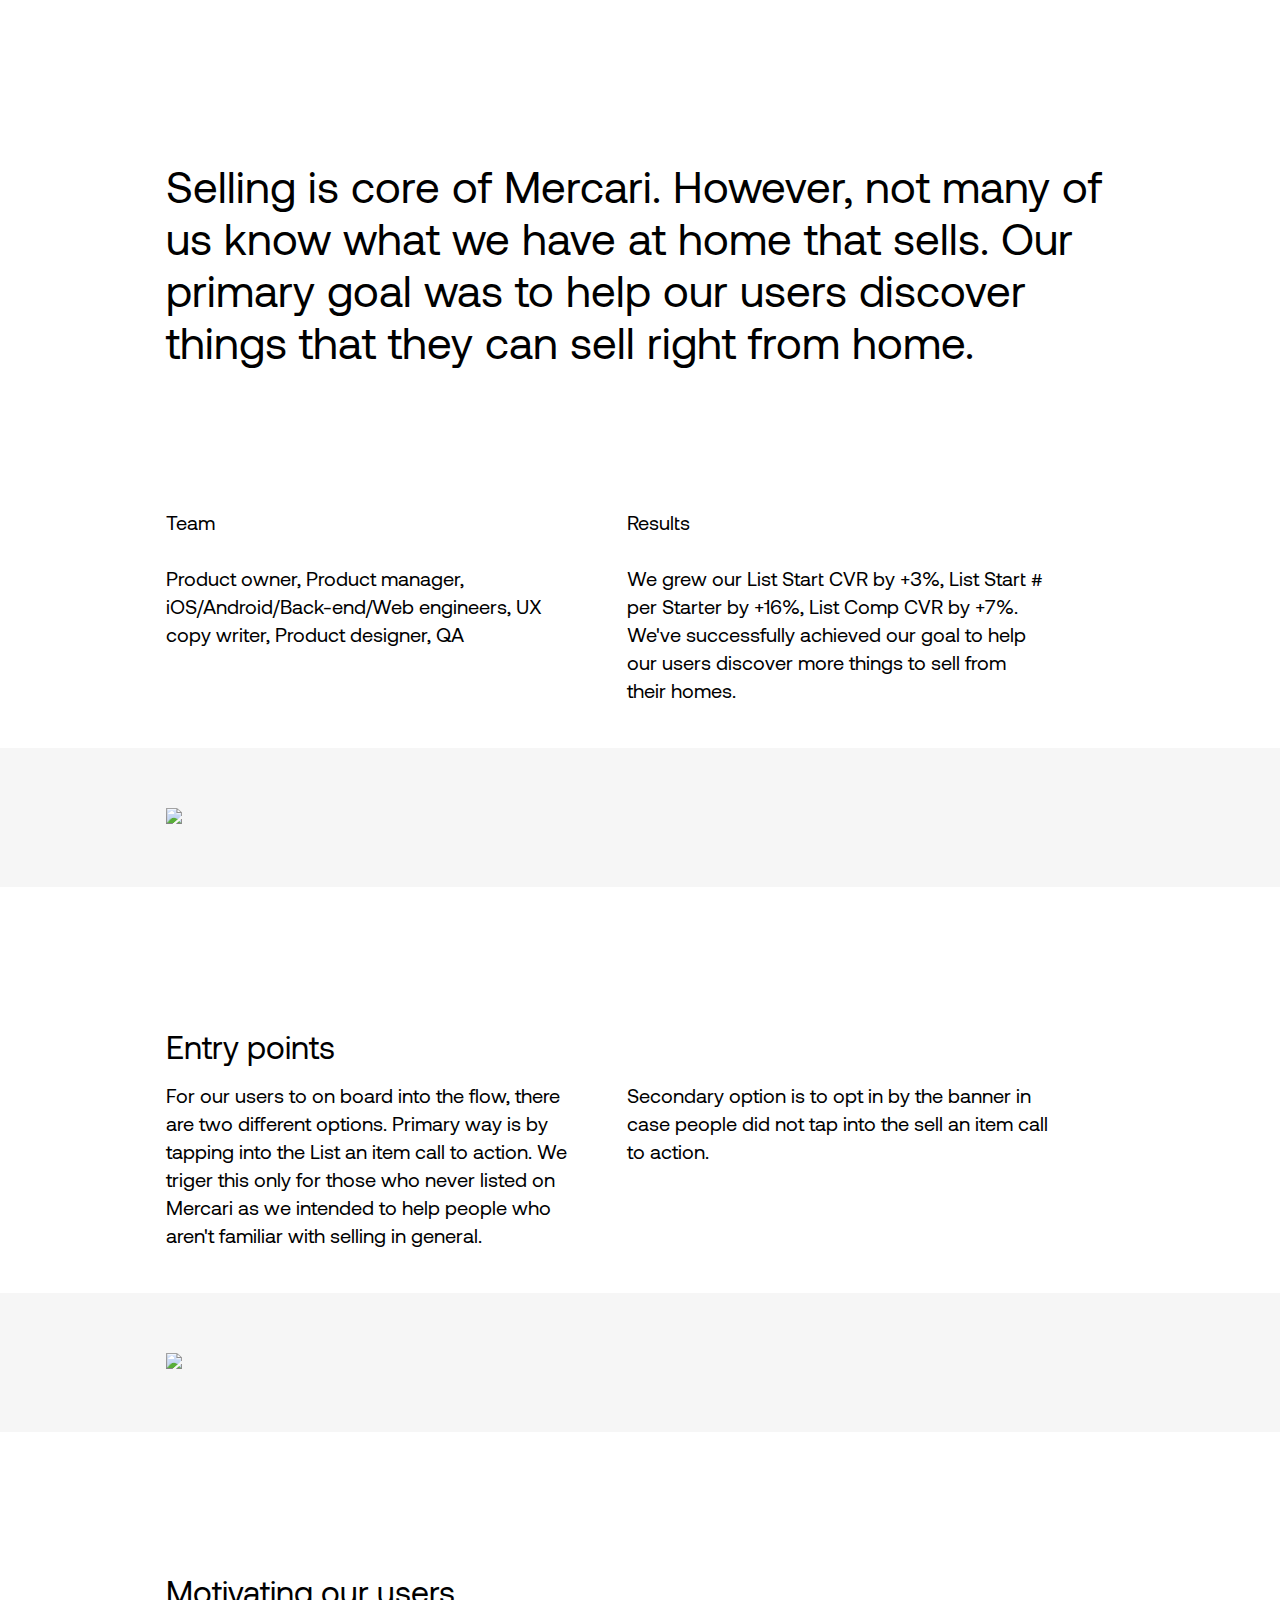
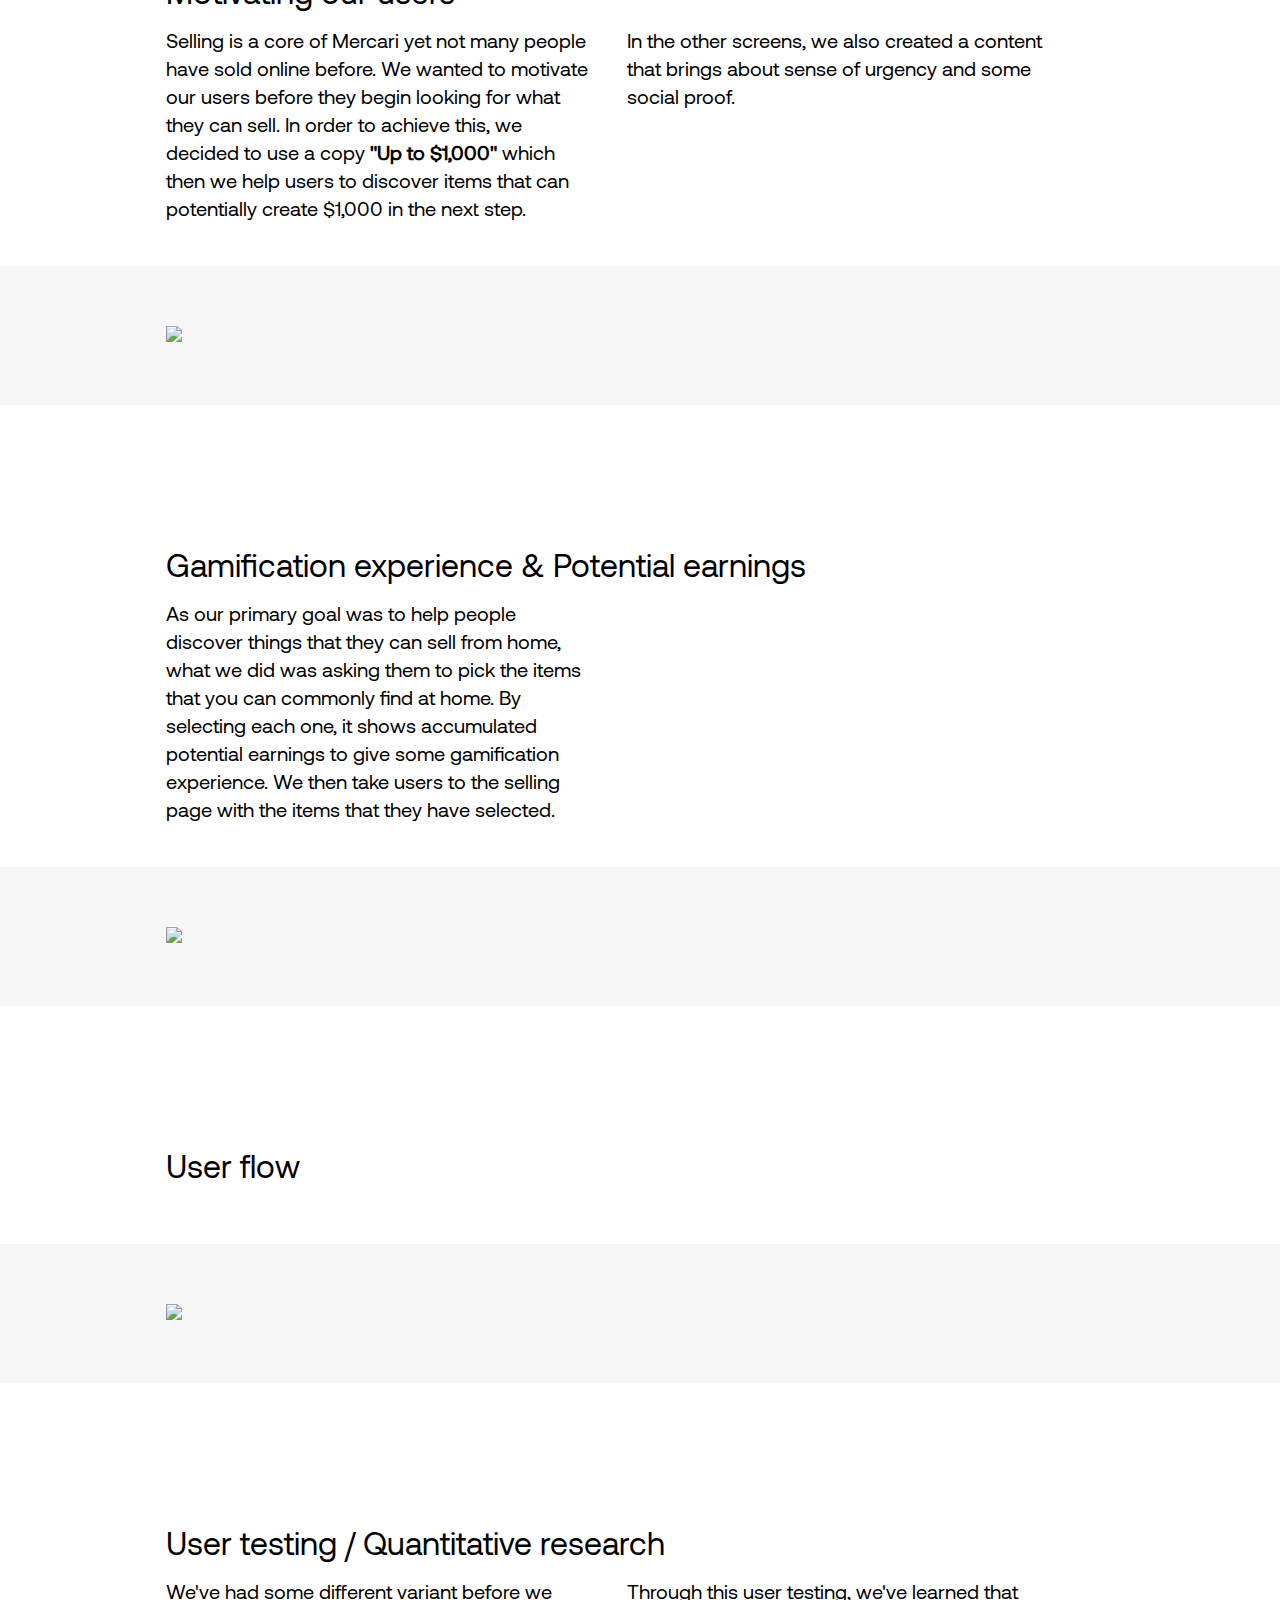
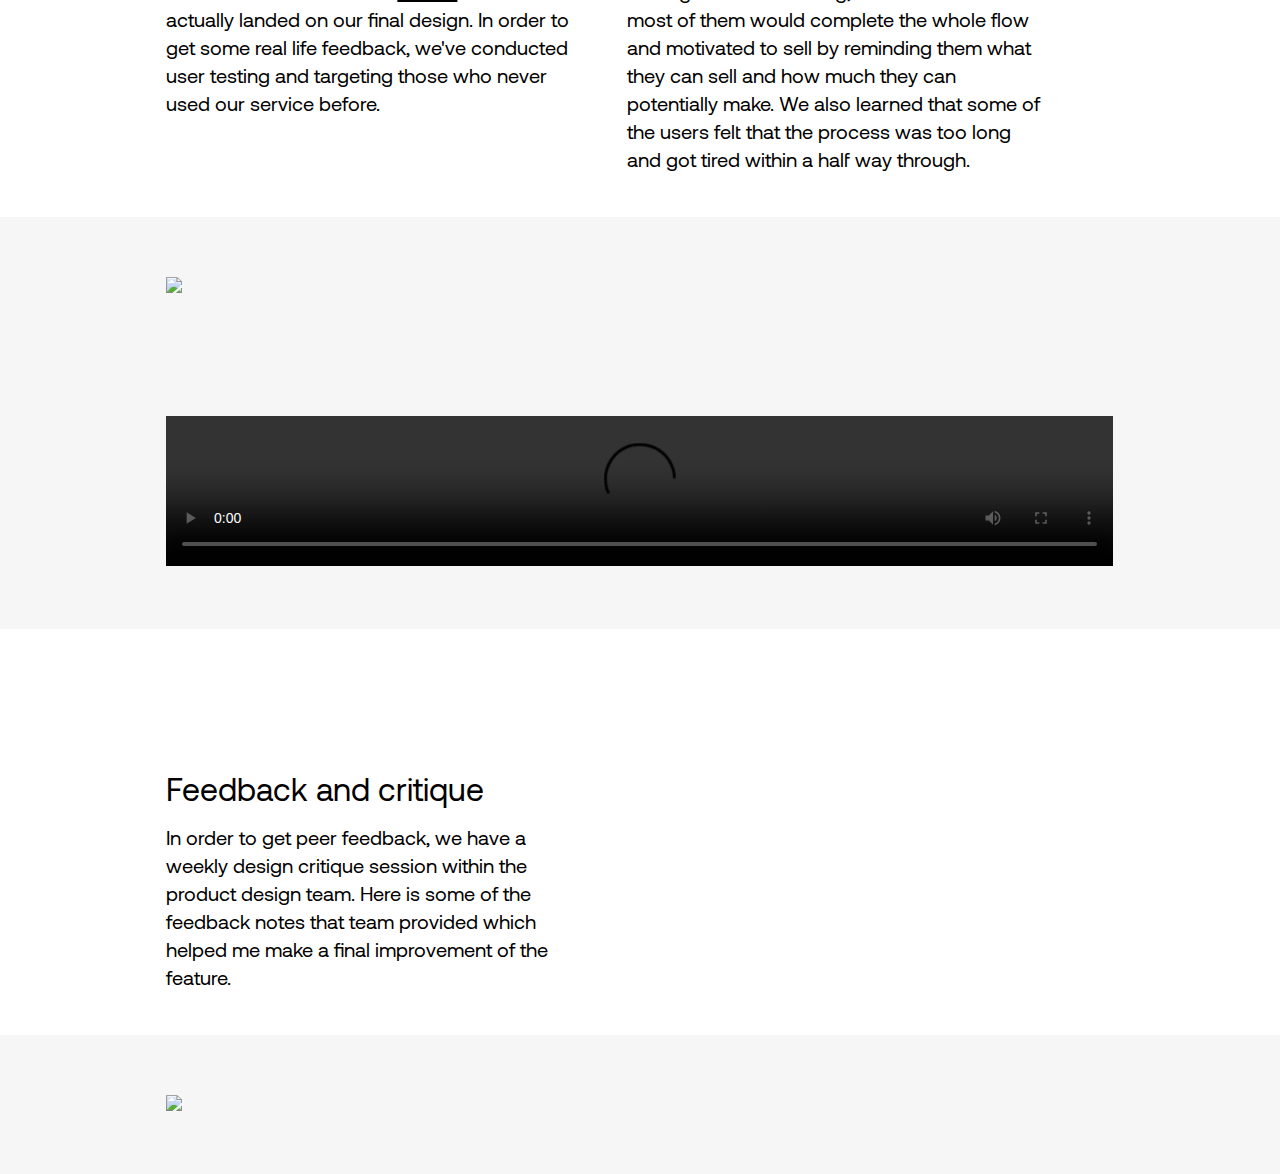
==== nlo.html @ 02af9ce9 "Add files via upload" ====
<!doctype html>
<html>
<head>
  <meta charset="UTF-8">
  <meta name="viewport" content="width=device-width,initial-scale=1,user-scalable=no">
  <title>H.</title>
  <link rel="shortcut icon" type="image/x-icon" href="img/favicon.ico">
  <link rel="stylesheet" type="text/css" href="base.css" />
</head>

<body>

<div class="container">

  <content>
    <div class="nlo">
      <div class="title">
        <p>Selling is core of Mercari. However, not many of us know what we have at home that sells. Our primary goal was to help our users discover things that they can sell right from home.</p>
      </div>
      <div class="sub_info">
        <div class="left">
          Team<br><br>Product owner, Product manager, iOS/Android/Back-end/Web engineers, UX copy writer, Product designer, QA
        </div>
        <div class="right">
          Results<br><br>We grew our List Start CVR by +3%, List Start # per Starter by +16%, List Comp CVR by +7%. We've successfully achieved our goal to help our users discover more things to sell from their homes.
        </div>
      </div>
      <div class="nlo_img01">
        <div class="img_in">
          <img src="img/nlo/nlo_pj_cover.png">
        </div>
      </div>

      <div class="sub_info">
        <div class="title_sml">
          <p>Entry points</p>
        </div>
        <div class="left">
          For our users to on board into the flow, there are two different options. Primary way is by tapping into the List an item call to action. We triger this only for those who never listed on Mercari as we intended to help people who aren't familiar with selling in general.
        </div>
        <div class="right">
          Secondary option is to opt in by the banner in case people did not tap into the sell an item call to action.
        </div>
      </div>
      <div class="nlo_img01">
        <div class="img_in">
          <img src="img/nlo/nlo_pj_01.png">
        </div>
      </div>

      <div class="sub_info">
        <div class="title_sml">
          <p>Motivating our users</p>
        </div>
        <div class="left">
          Selling is a core of Mercari yet not many people have sold online before. We wanted to motivate our users before they begin looking for what they can sell. In order to achieve this, we decided to use a copy <b>"Up to $1,000"</b> which then we help users to discover items that can potentially create $1,000 in the next step.
        </div>
        <div class="right">
          In the other screens, we also created a content that brings about sense of urgency and some social proof.
        </div>
      </div>
      <div class="nlo_img01">
        <div class="img_in">
          <img src="img/nlo/nlo_pj_02.png">
        </div>
      </div>

      <div class="sub_info">
        <div class="title_sml">
          <p>Gamification experience & Potential earnings</p>
        </div>
        <div class="left">
          As our primary goal was to help people discover things that they can sell from home, what we did was asking them to pick the items that you can commonly find at home. By selecting each one, it shows accumulated potential earnings to give some gamification experience. We then take users to the selling page with the items that they have selected.
        </div>
        <div class="right">
        </div>
      </div>
      <div class="nlo_img01">
        <div class="img_in">
          <img src="img/nlo/nlo_pj_03.png">
        </div>
      </div>

      <div class="sub_info">
        <div class="title_sml">
          <p>User flow</p>
        </div>
        <div class="left">
        </div>
        <div class="right">
        </div>
      </div>
      <div class="nlo_img01">
        <div class="img_in">
          <img src="img/nlo/nlo_pj_04.png">
        </div>
      </div>

      <div class="sub_info">
        <div class="title_sml">
          <p>User testing / Quantitative research</p>
        </div>
        <div class="left">
          We've had some different <a href="https://www.figma.com/file/dsU3cqM5WyZ05lerL4LMGf/All?node-id=0%3A1" target="_blank">variant</a> before we actually landed on our final design. In order to get some real life feedback, we've conducted user testing and targeting those who never used our service before.
        </div>
        <div class="right">
          Through this user testing, we've learned that most of them would complete the whole flow and motivated to sell by reminding them what they can sell and how much they can potentially make. We also learned that some of the users felt that the process was too long and got tired within a half way through.
        </div>
      </div>
      <div class="nlo_img01">
        <div class="img_in">
          <img src="img/nlo/nlo_pj_05.png">
        </div>
      </div>

      <div class="nlo_img01">
        <div class="img_in">
          <video controls><source src="img/pj_nlo06.mp4" type="video/mp4"></video>
        </div>
      </div>

      <div class="sub_info">
        <div class="title_sml">
          <p>Feedback and critique</p>
        </div>
        <div class="left">
          In order to get peer feedback, we have a weekly design critique session within the product design team. Here is some of the feedback notes that team provided which helped me make a final improvement of the feature.
        </div>
        <div class="right">
        </div>
      </div>
      <div class="nlo_img01">
        <div class="img_in">
          <img src="img/nlo/nlo_pj_07.png">
        </div>
      </div>
    </div>

    <footer>
    </footer>
  </content>

</div>

</body>
---- base.css ----
/*GENERAL*/
body,html{
	margin: 0;
	font-family: 'Aeonik-Regular';
	overflow-x: hidden
}
*{
	margin:0;
	padding:0;
}
li{
	list-style: none;
	padding-bottom: 8px;
}

a {
	color: black;
}
a:hover {
	color: gray;
}

/*FONT*/
@font-face {
	font-family: Aeonik-Regular;
	src: url(font/Aeonik-Regular.ttf);
}

.container {
	width: 100%;
}



/*HEADER*/
.intro {
	width: 100%;
	max-width: 1800px;
	margin: 0 auto;
	padding-top: 160px;
	padding-bottom: 120px;
}
.intro p {
	font-size: 66px;
	line-height: 72px;
	letter-spacing: 0px;
	padding-left: 13%;
	padding-right: 280px;
}



/*pj01*/
.pj01 {
	width: 100%;
	max-width: 1800px;
	margin: 0 auto;
	padding-top: 120px;
	padding-bottom: 120px;
	display: flex;
	align-items:center;
}

.img_pj01 {
	width: 100%;
	display: inline-block;
	padding-right: 4%;
	text-align: right;
}

.img_pj01 video {
	width: 90%;
}

.img_pj01 img {
	width: 74%;
}

.description_pj01 {
	width: 50%;
	padding-left: 13%;
	display: inline-block;
}

.description_pj01 p {
	font-size: 20px;
	line-height: 30px;
	-webkit-font-smoothing: antialiased;
}

.description_pj01 h1 {
	font-weight: normal;
	font-size: 46px;
	letter-spacing: 0.5px;
	padding-bottom: 10px;
	-webkit-font-smoothing: antialiased;
}

.cta {
	background-color: #000000;
	border: none;
	color: #ffffff;
	border-radius: 2px;
	padding: 14px 20px;
	text-align: center;
	text-decoration: none;
	display: inline-block;
	font-size: 16px;
	margin-top: 32px;
	-webkit-font-smoothing: antialiased;
}

.visible_pj01 {
  display: none;
  }




/*pj02*/
.pj02 {
	width: 100%;
	max-width: 1800px;
	margin: 0 auto;
	padding-top: 120px;
	padding-bottom: 160px;
	display: flex;
	align-items:center;
}

.img_pj02 {
	width: 100%;
	display: inline-block;
	padding-left: 4%;
	text-align: left;
}

.img_pj02 img{
	width: 36%;
}

.img_pj02 video {
	width: 36%;
	padding-left: 2%;
}

.description_pj02 {
	width: 50%;
	padding-right: 13%;
	display: inline-block;
}

.description_pj02 p {
	font-size: 20px;
    	line-height: 30px;
	-webkit-font-smoothing: antialiased;
}

.description_pj02 h1 {
	font-weight: normal;
	font-size: 46px;
	letter-spacing: 0.5px;
	padding-bottom: 10px;
	-webkit-font-smoothing: antialiased;
}


.img_pj01_single {
	width: 100%;
	display: inline-block;
	text-align: right;
}
.img_pj01_single video {
	width: 40%;
	display: inline-block;
	padding-right: 32%;
	text-align: right;
}


.img_pj03 {
	width: 100%;
	display: inline-block;
	padding-left: 4%;
	text-align: left;
}

.img_pj03 img {
	width: 90%;
}



.contact_info {
	width: 100%;
	margin: 0 auto;
	padding-top: 160px;
	padding-bottom: 120px;
}
.contact_info li {
	-webkit-font-smoothing: antialiased;
	font-size: 36px;
	line-height: 72px;
	letter-spacing: 0px;
	padding-left: 13%;
	padding-right: 280px;
}


/*nlo*/
.title {
	width: 100%;
	max-width: 1800px;
	margin: 0 auto;
	padding-top: 160px;
}
.title p {
	font-size: 44px;
	line-height: 52px;
	padding-left: 13%;
	padding-right: 13%;
	-webkit-font-smoothing: antialiased;
}
.title_sml {
	width: 100%;
	max-width: 1800px;
	margin: 0 auto;
	padding-bottom: 16px;
}
.title_sml p {
	font-size: 32px;
	line-height: 38px;
	padding-left: 13%;
	padding-right: 13%;
	-webkit-font-smoothing: antialiased;
}

.sub_info {
    width: 100%;
    height: 100%;
    max-width: 1800px;
    margin: 0 auto;
    padding-bottom: 44px;
    padding-top: 140px;
    font-size: 20px;
    line-height: 28px;
    overflow:auto;
}
.left {
    width: 33%;
    padding-left: 13%;
    padding-right: 3%;
    display: inline-block;
    -webkit-font-smoothing: antialiased;
    float:left;
}
.right {
    width: 33%;
    padding-right: 13%;
    display: inline-block;
    -webkit-font-smoothing: antialiased;
    float:left;
}

.nlo_img01{
    width: 100%;
    max-width: 1800px;
    margin: 0 auto;
    background-color: #F6F6F6;
    padding: 60px 0 60px 0;
}
.img_in{
    padding-left: 13%;
    padding-right: 13%;
}
.nlo_img01 img{
    width: 100%;
}
.nlo_img01 video{
    width: 100%;
}



@media only screen and (max-width: 600px) {

}
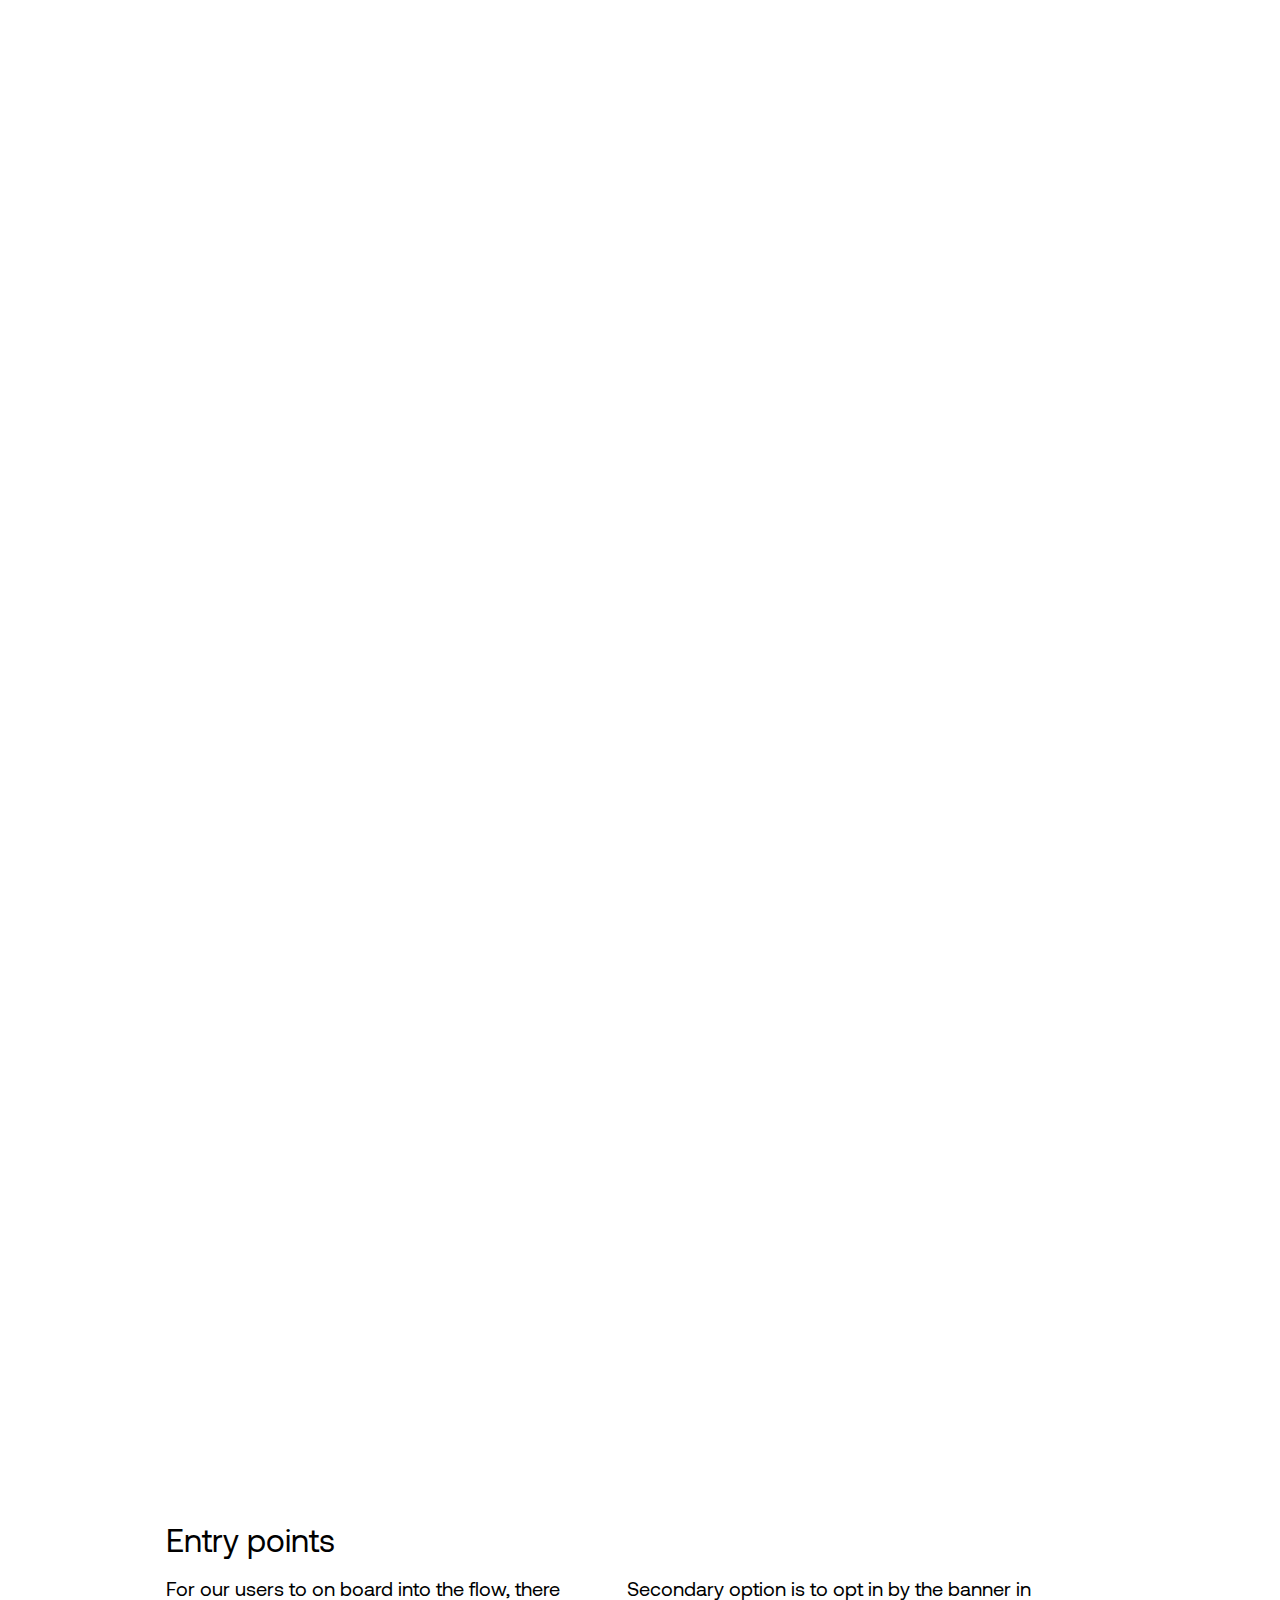
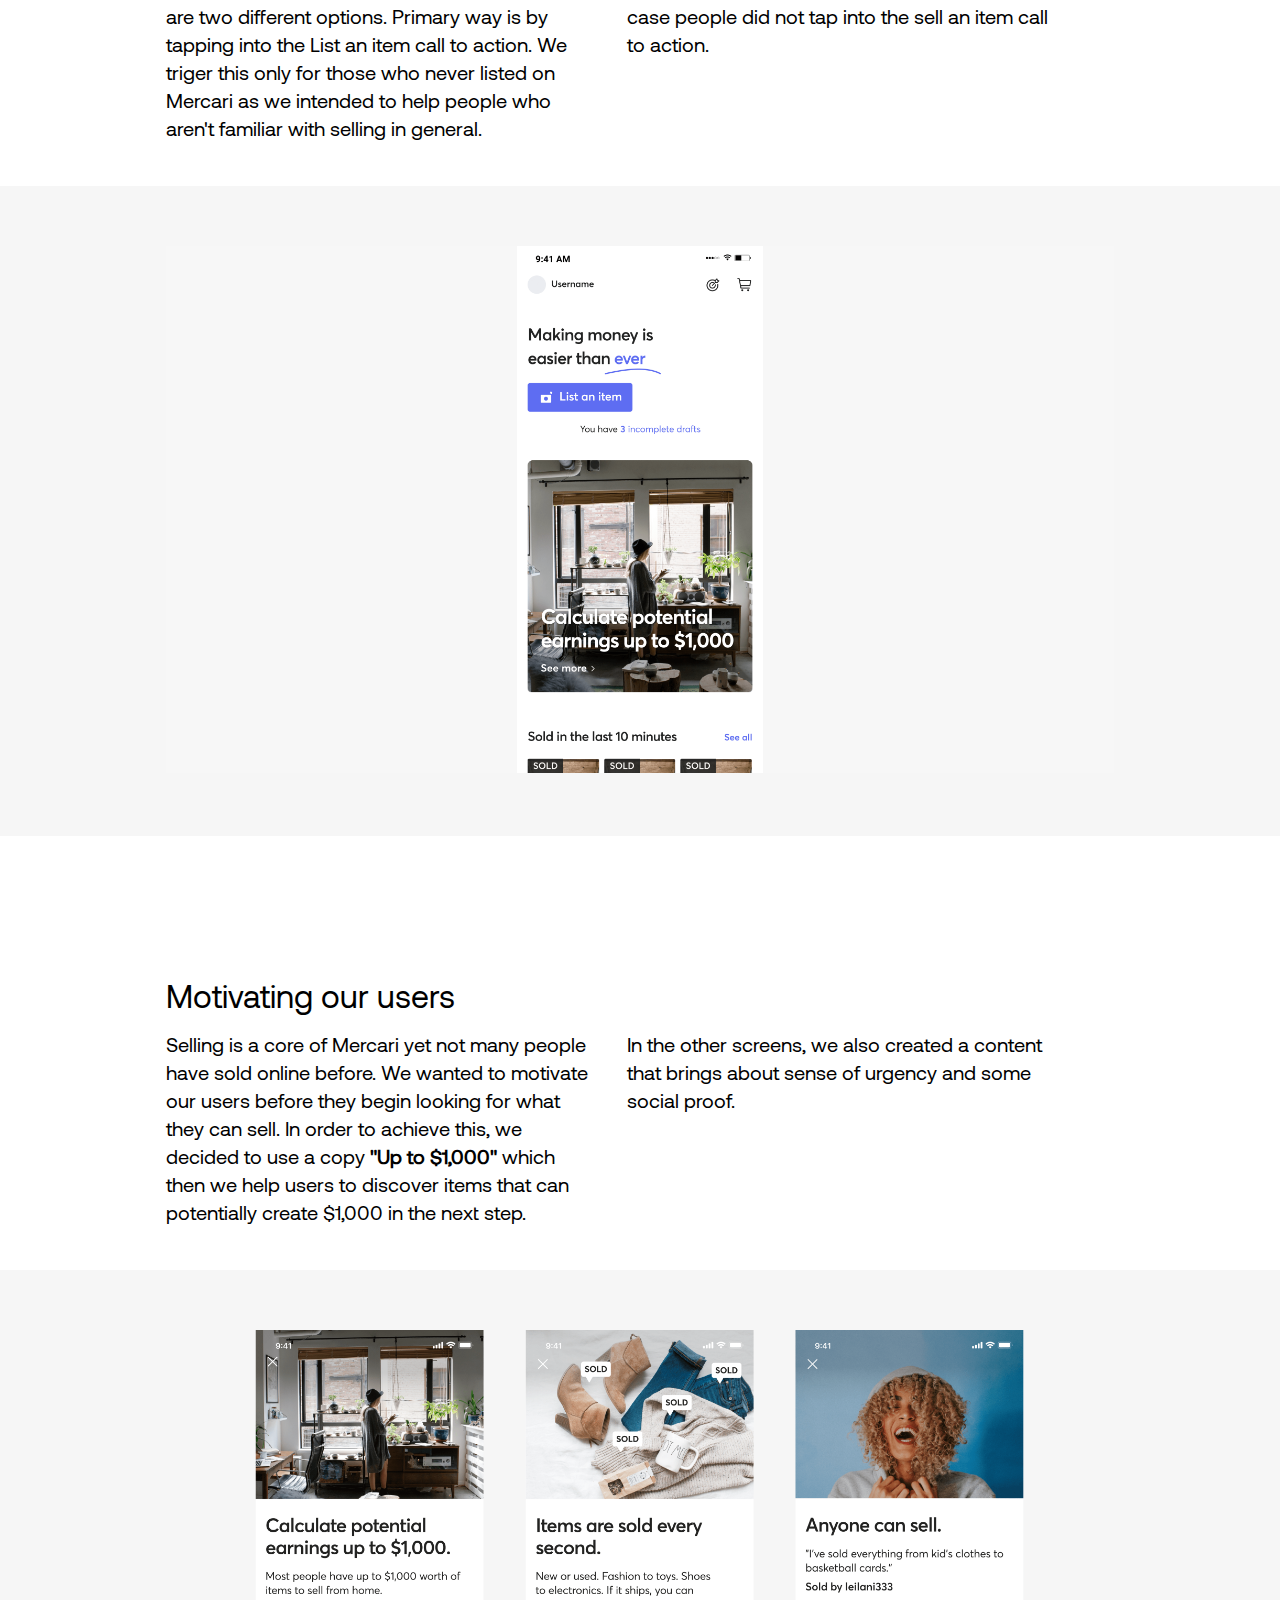
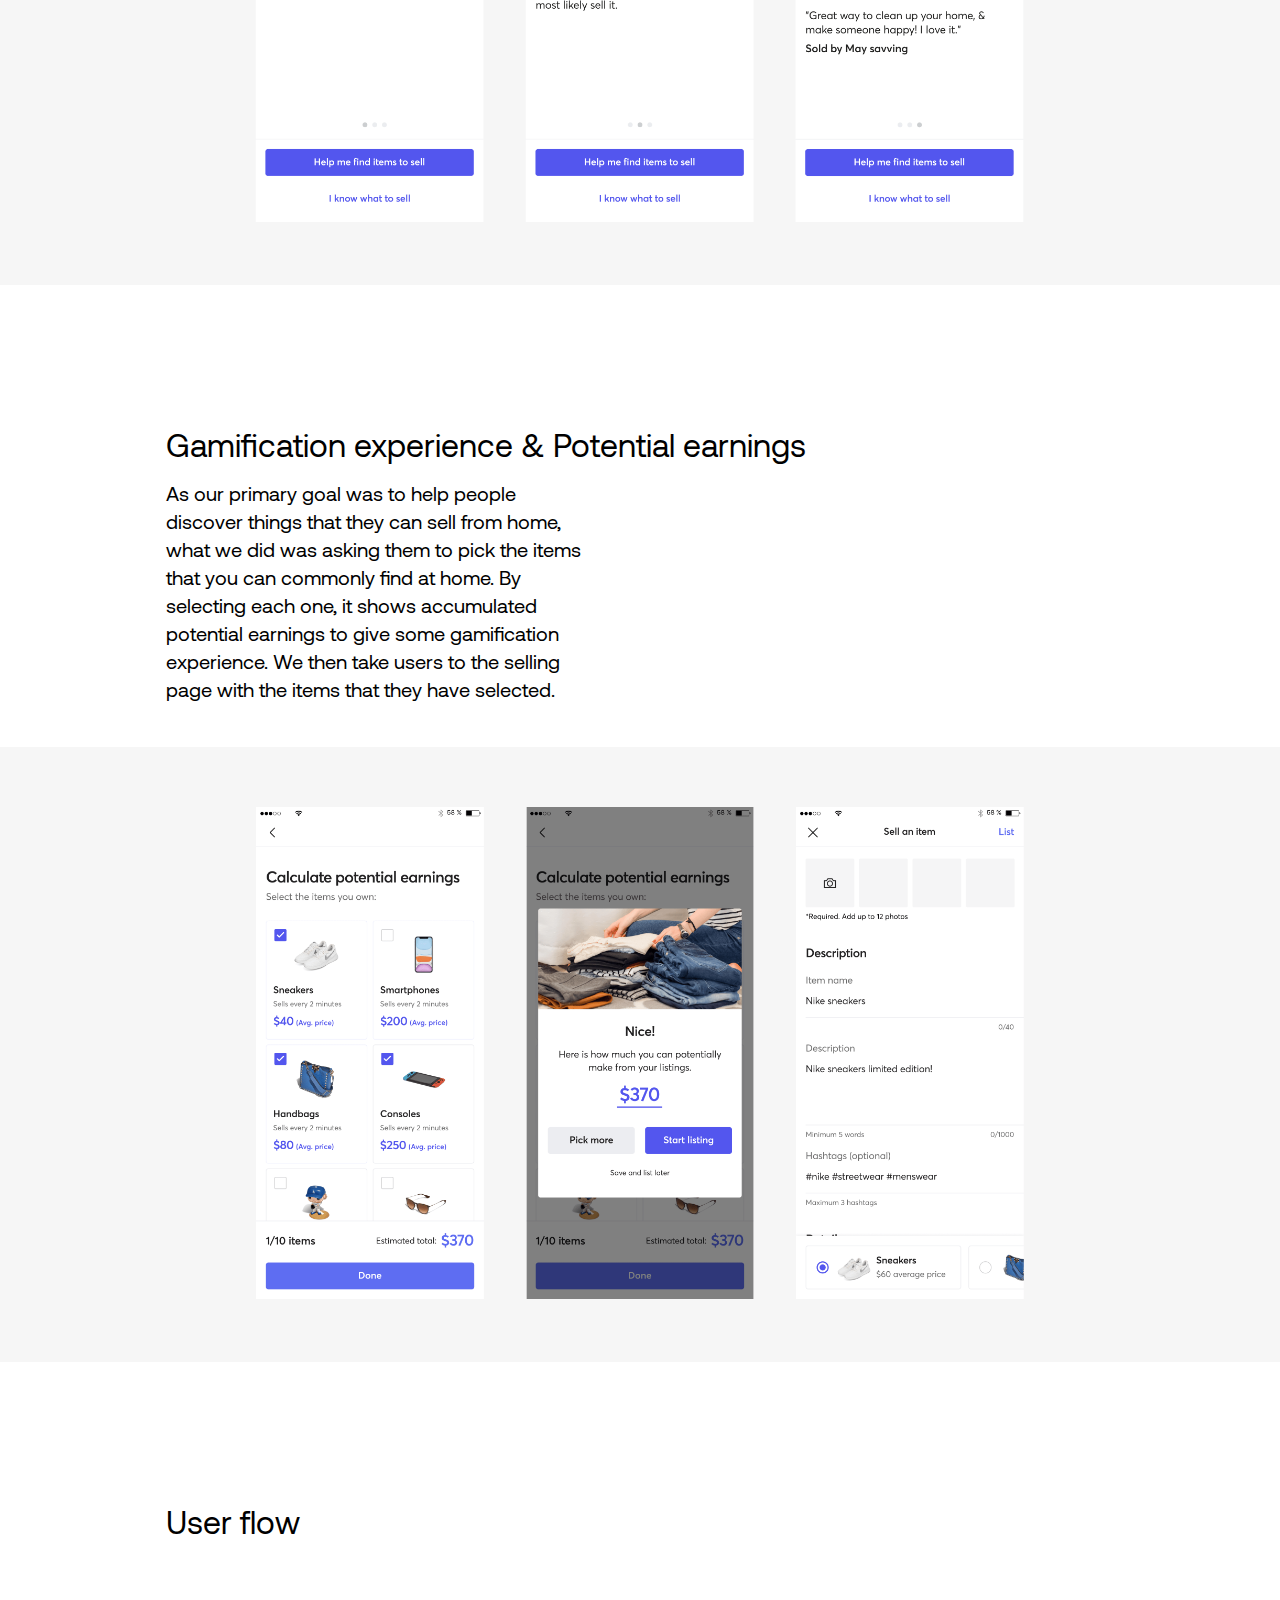
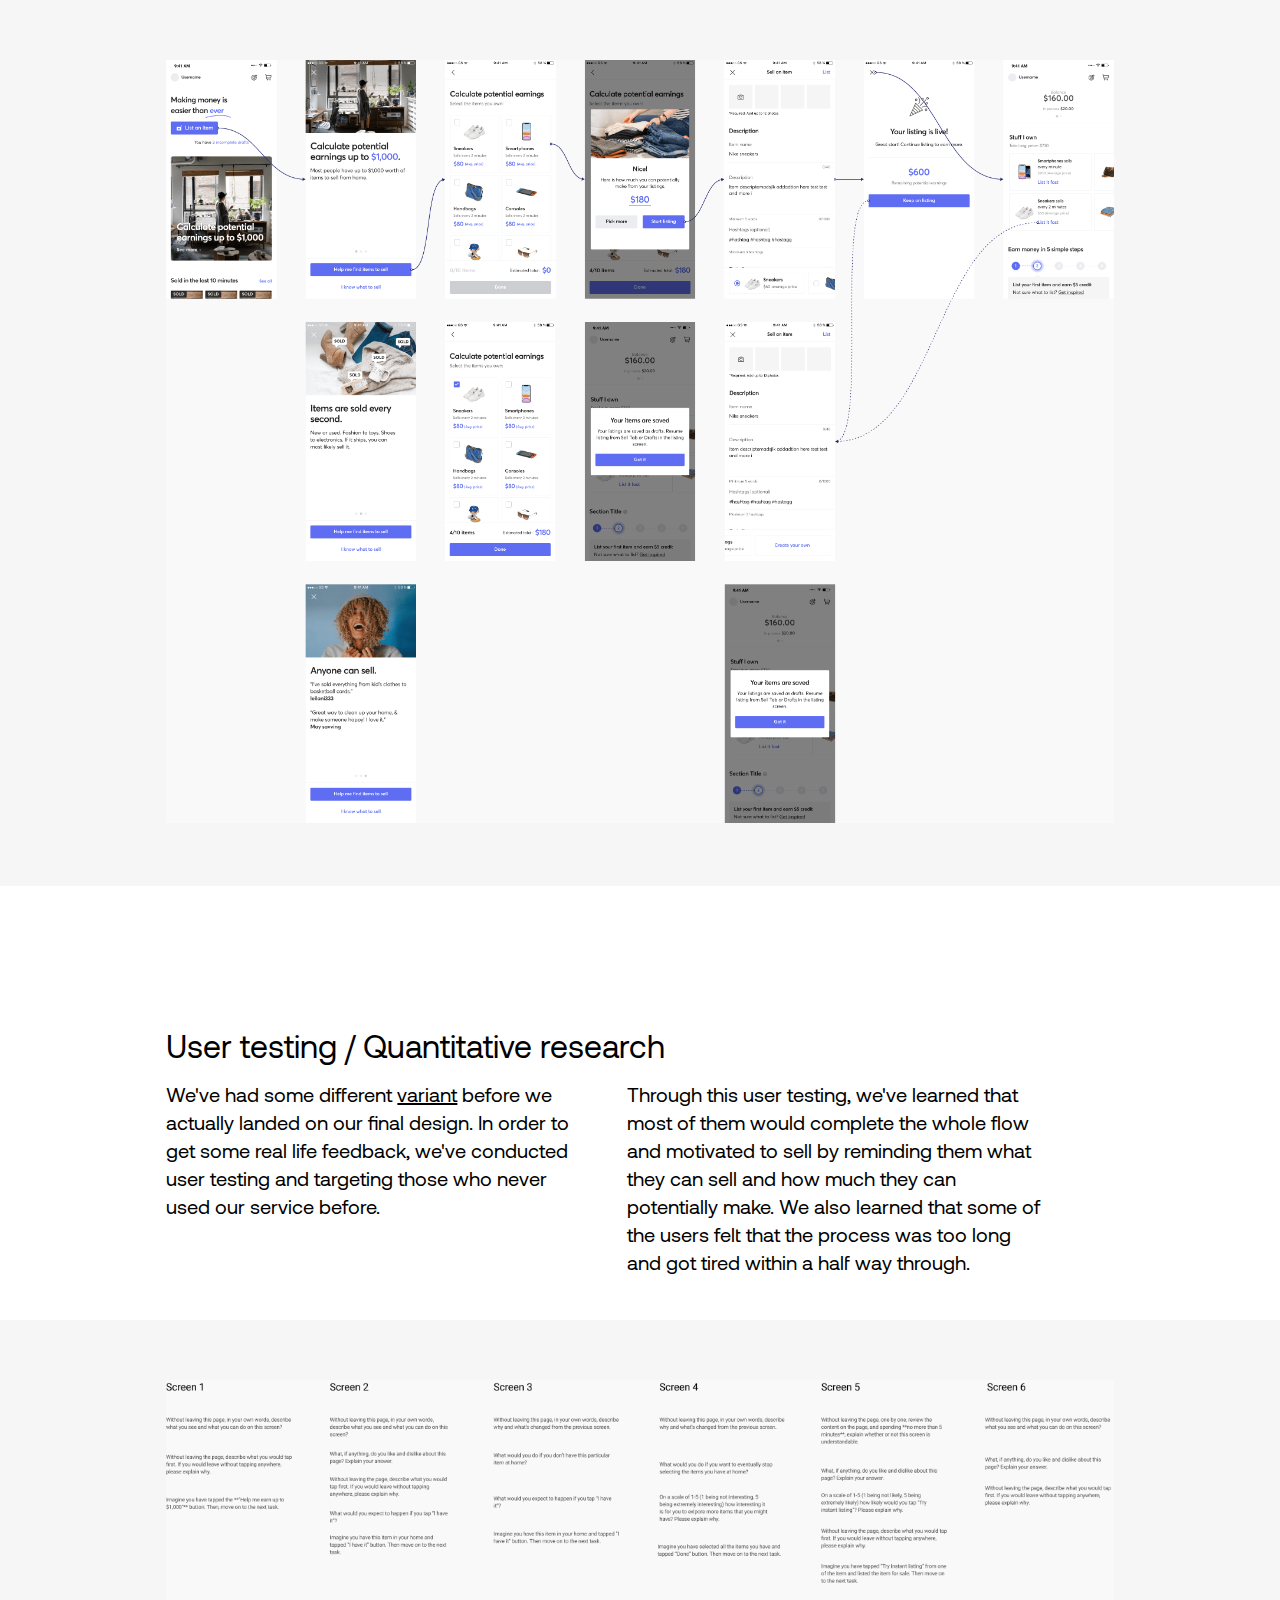
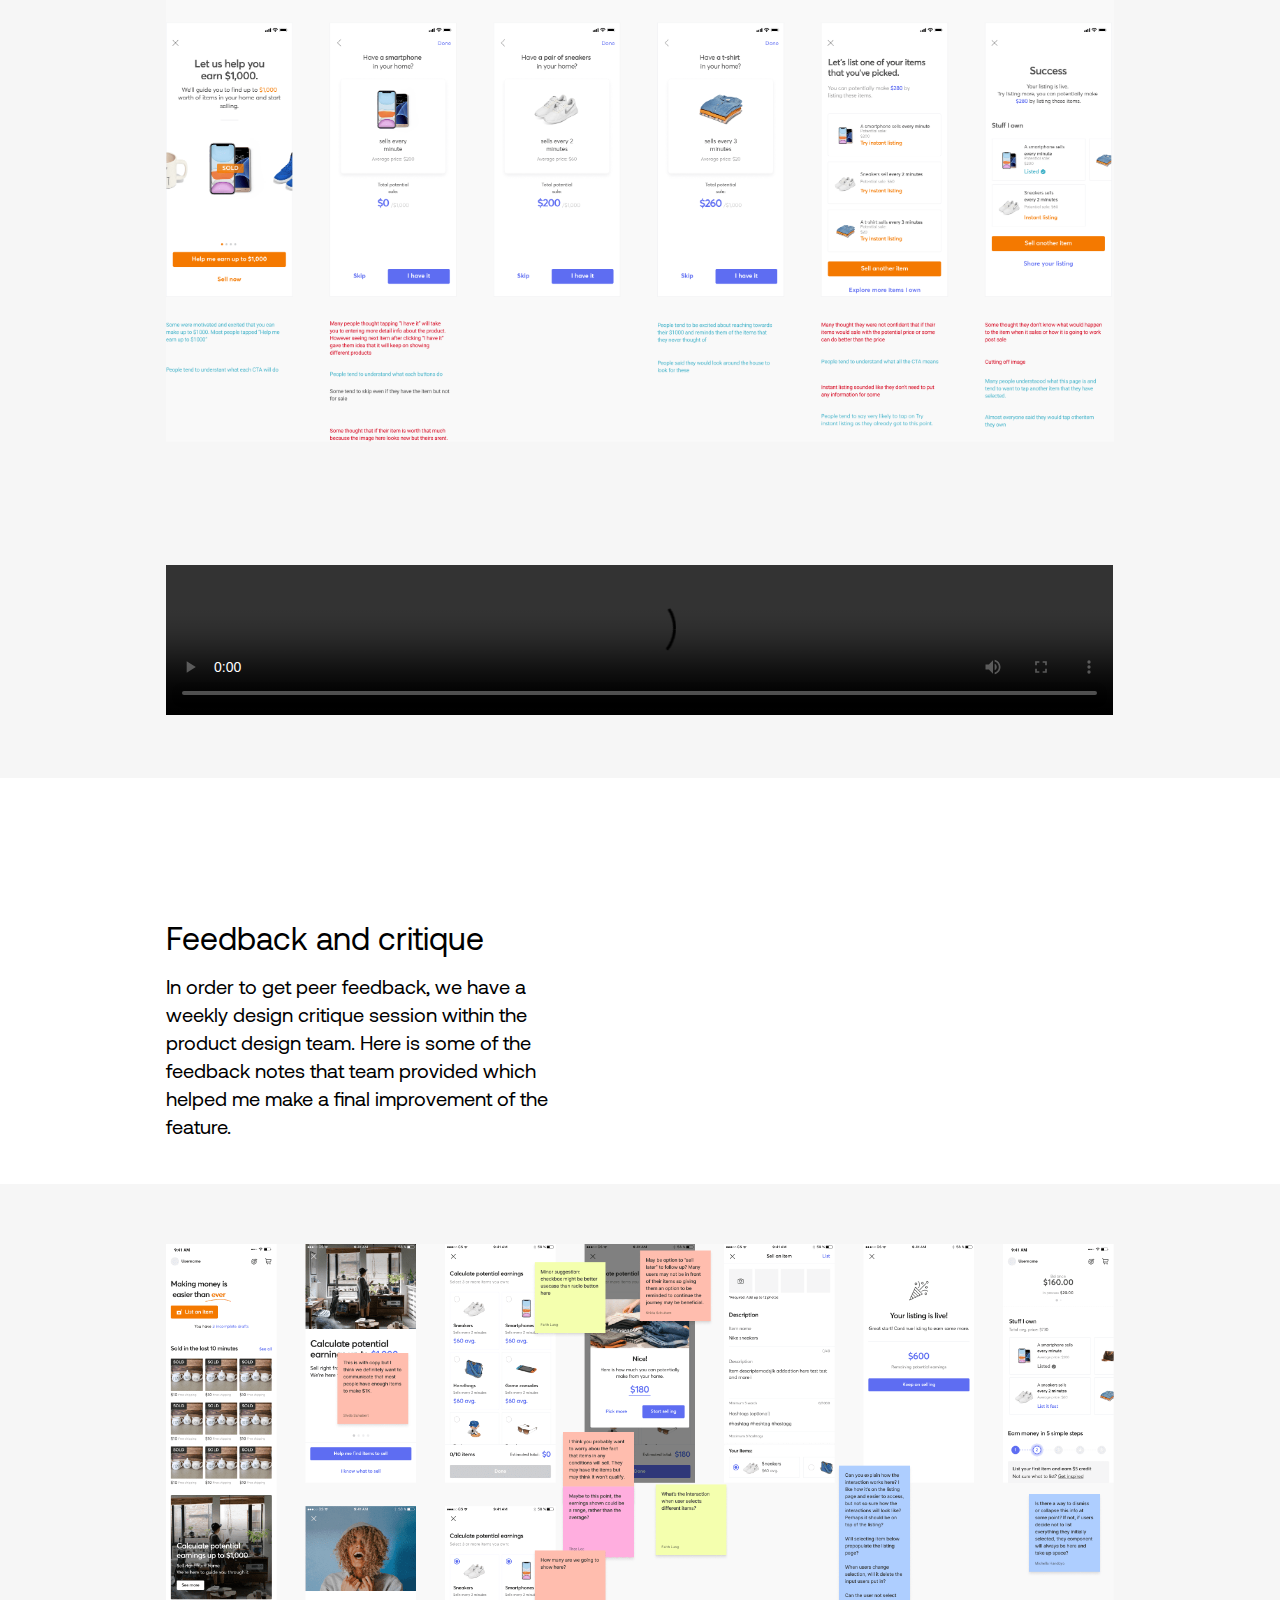
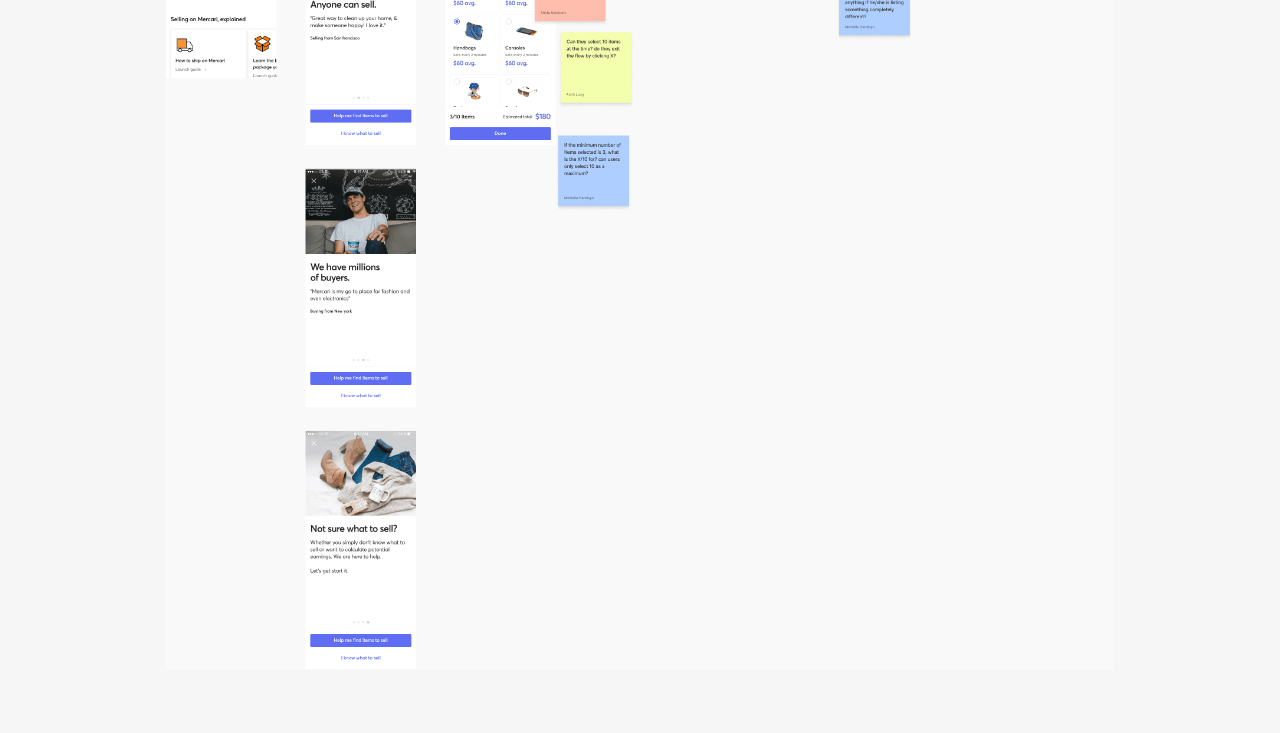
==== commit ac69e3d0: "Update nlo.html" ====
--- a/nlo.html
+++ b/nlo.html
@@ -14,10 +14,10 @@
 
   <content>
     <div class="nlo">
-      <div class="title">
+      <div class="animated animatedFadeInUp fadeInUp title">
         <p>Selling is core of Mercari. However, not many of us know what we have at home that sells. Our primary goal was to help our users discover things that they can sell right from home.</p>
       </div>
-      <div class="sub_info">
+      <div class="animated animatedFadeInUp fadeInUp sub_info">
         <div class="left">
           Team<br><br>Product owner, Product manager, iOS/Android/Back-end/Web engineers, UX copy writer, Product designer, QA
         </div>
@@ -25,7 +25,7 @@
           Results<br><br>We grew our List Start CVR by +3%, List Start # per Starter by +16%, List Comp CVR by +7%. We've successfully achieved our goal to help our users discover more things to sell from their homes.
         </div>
       </div>
-      <div class="nlo_img01">
+      <div class="animated animatedFadeInUp fadeInUp nlo_img01">
         <div class="img_in">
           <img src="img/nlo/nlo_pj_cover.png">
         </div>
--- a/base.css
+++ b/base.css
@@ -99,6 +99,20 @@
 
 .cta {
 	background-color: #000000;
+	border: none;
+	color: #ffffff;
+	border-radius: 2px;
+	padding: 14px 20px;
+	text-align: center;
+	text-decoration: none;
+	display: inline-block;
+	font-size: 16px;
+	margin-top: 32px;
+	-webkit-font-smoothing: antialiased;
+}
+
+.cta_disabled {
+	background-color: ##cecece;
 	border: none;
 	color: #ffffff;
 	border-radius: 2px;
@@ -283,6 +297,43 @@
 
 
 
-@media only screen and (max-width: 600px) {
-
-}
+/* Animation */
+
+@keyframes fadeInUp {
+    from {
+        transform: translate3d(0,40px,0)
+    }
+
+    to {
+        transform: translate3d(0,0,0);
+        opacity: 1
+    }
+}
+
+@-webkit-keyframes fadeInUp {
+    from {
+        transform: translate3d(0,40px,0)
+    }
+
+    to {
+        transform: translate3d(0,0,0);
+        opacity: 1
+    }
+}
+
+.animated {
+    animation-duration: 0.7s;
+    animation-fill-mode: both;
+    -webkit-animation-duration: 0.7s;
+    -webkit-animation-fill-mode: both
+}
+
+.animatedFadeInUp {
+    opacity: 0
+}
+
+.fadeInUp {
+    opacity: 0;
+    animation-name: fadeInUp;
+    -webkit-animation-name: fadeInUp;
+}
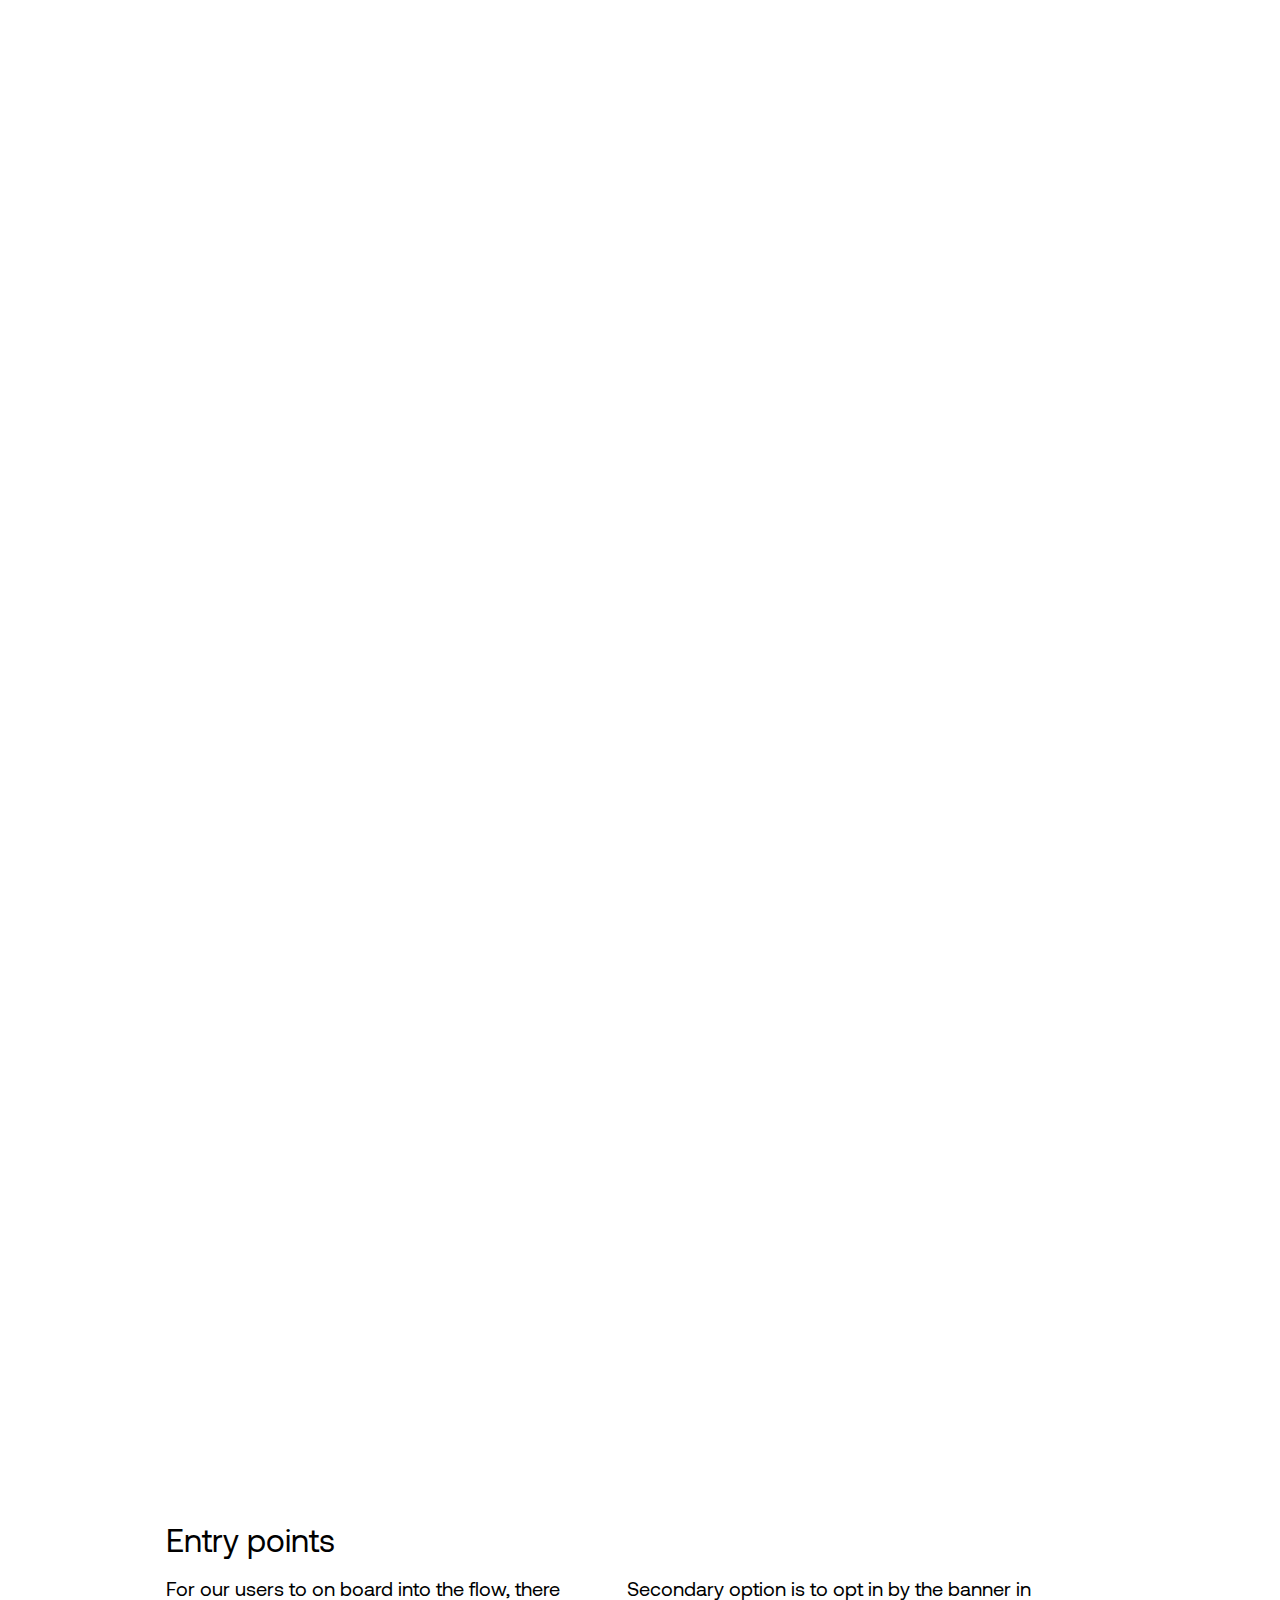
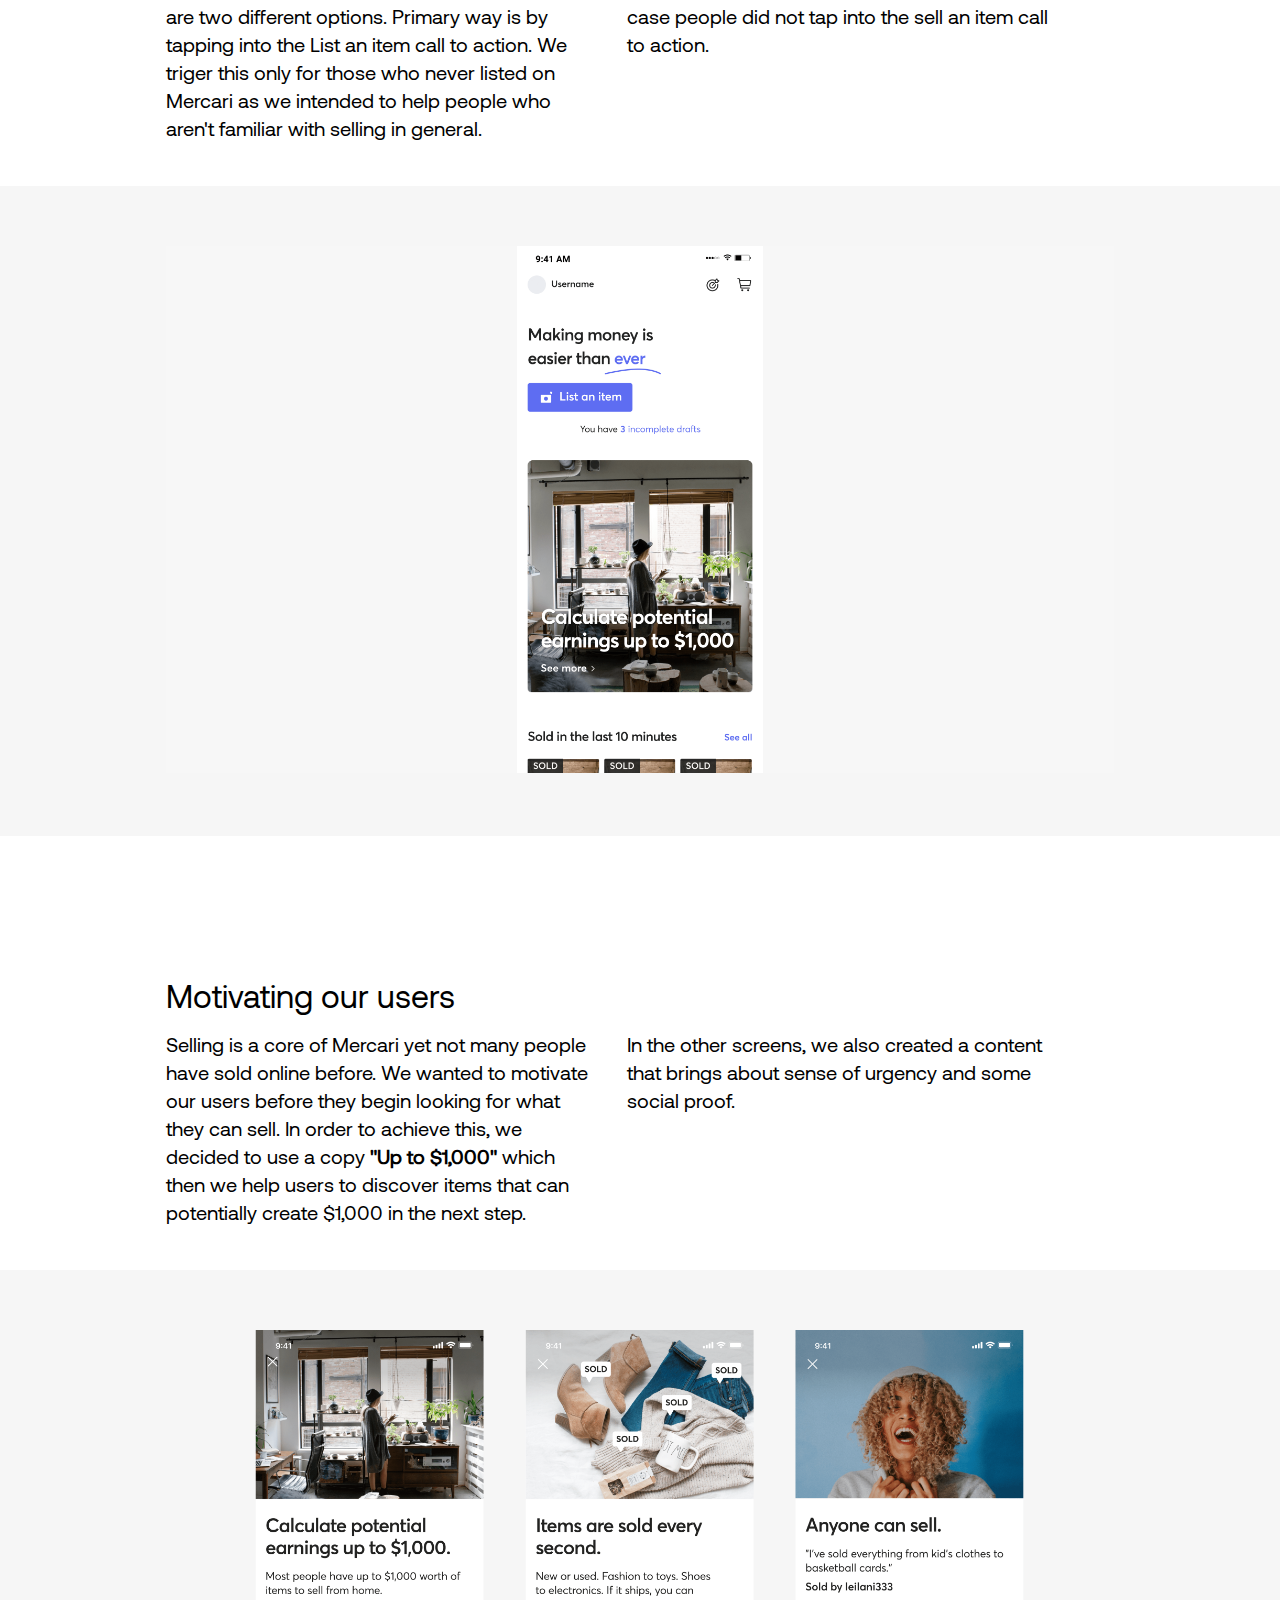
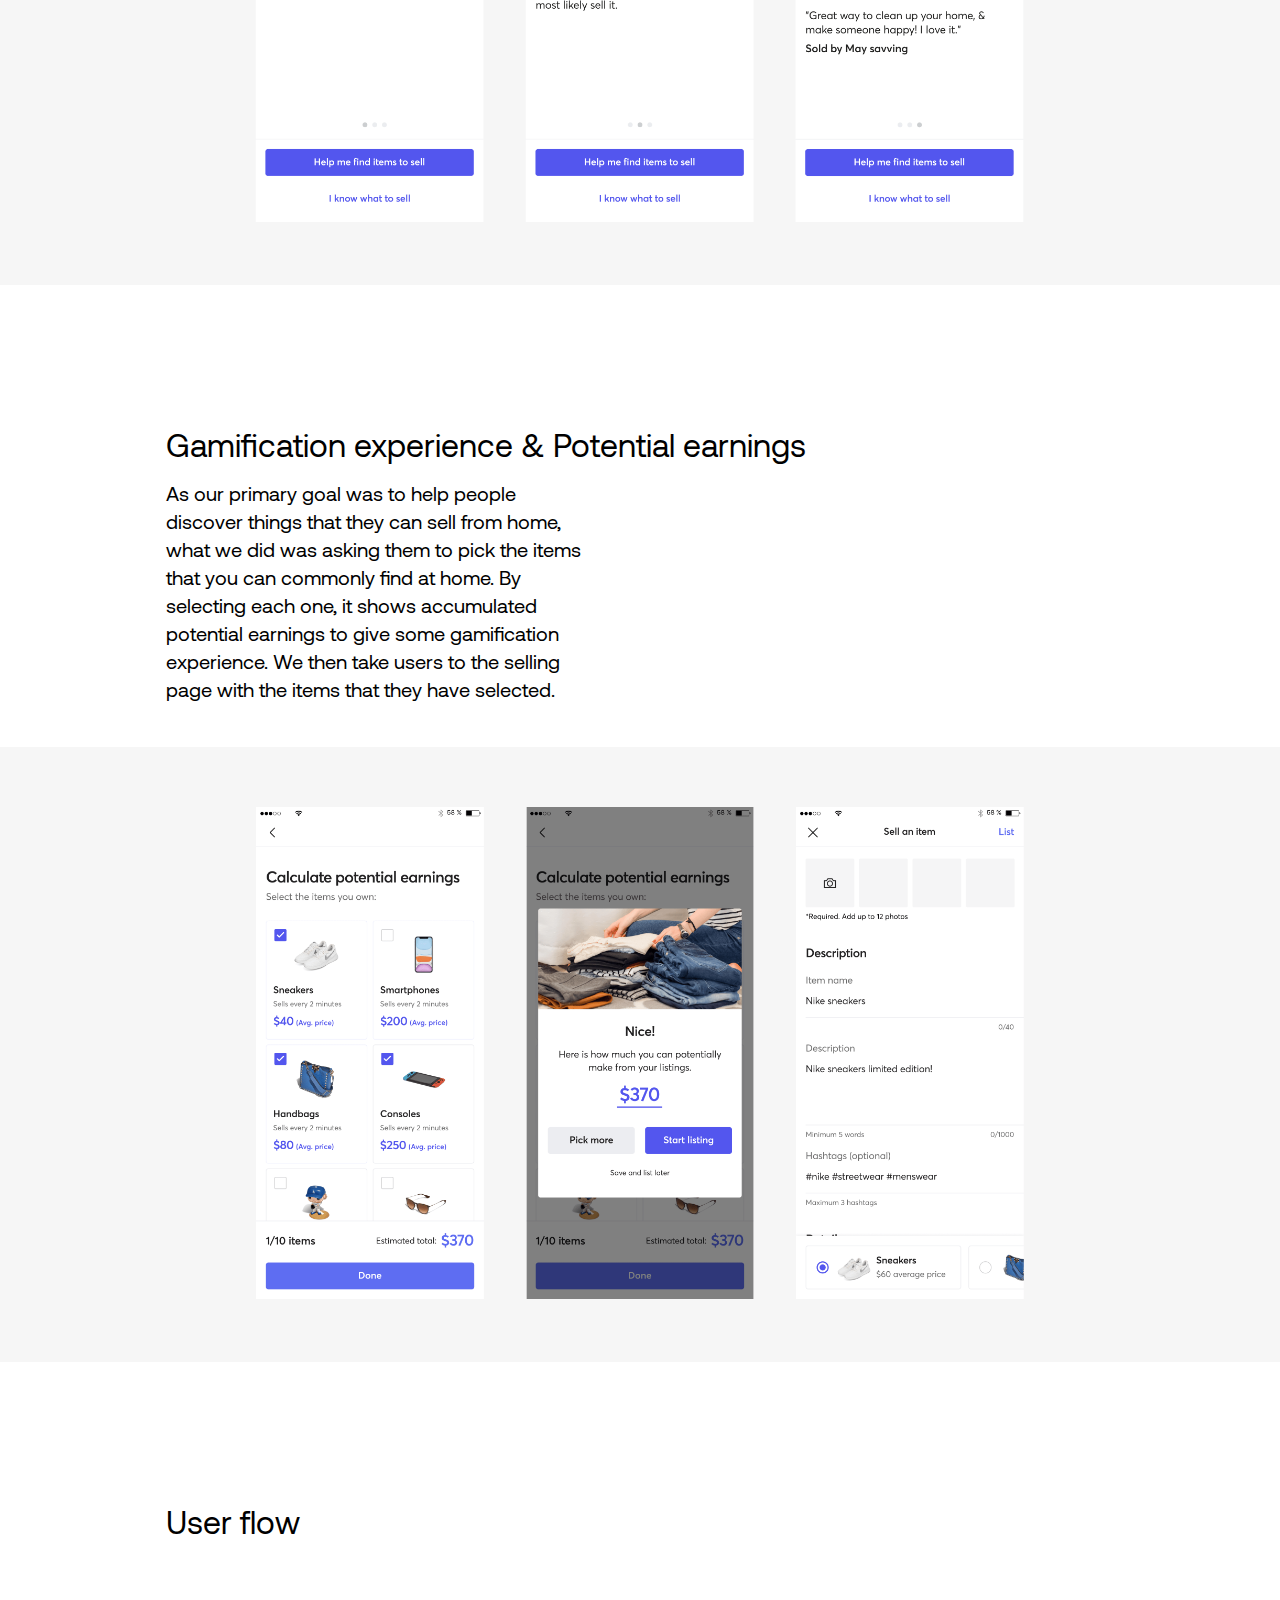
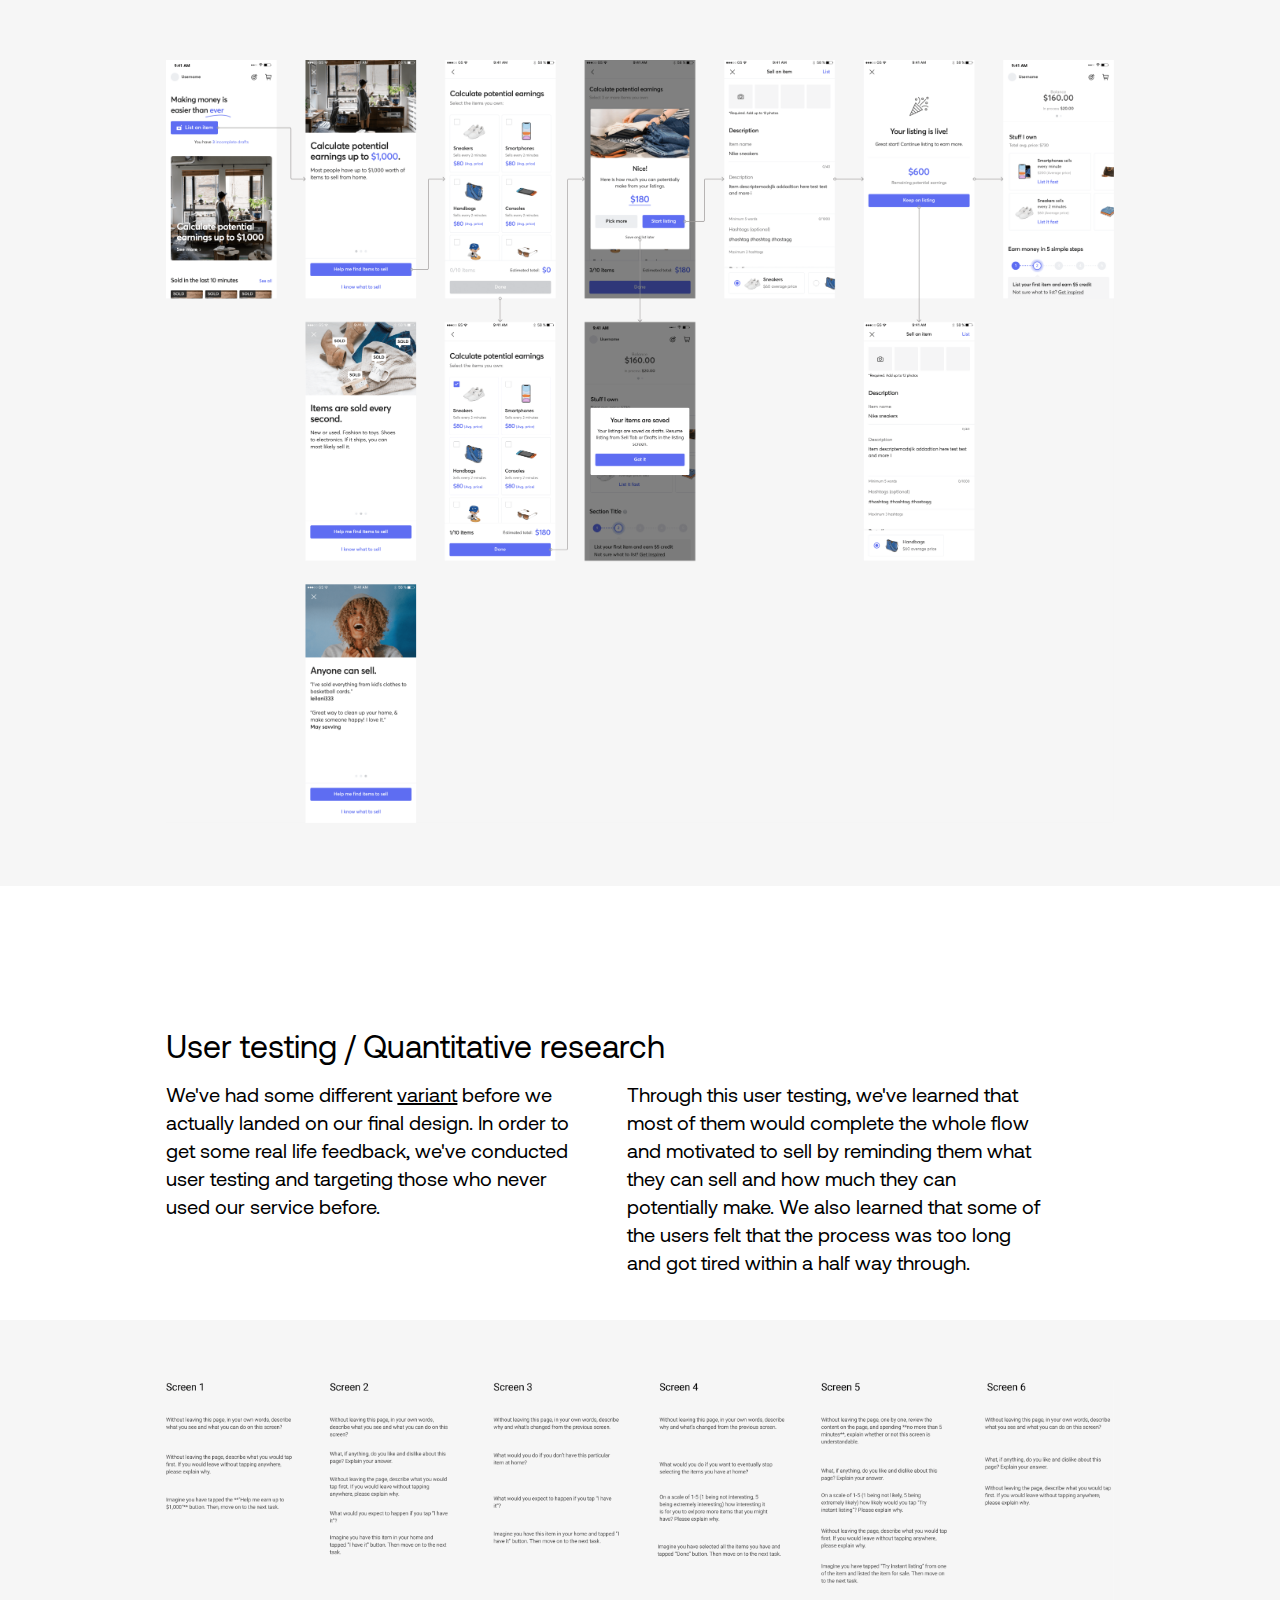
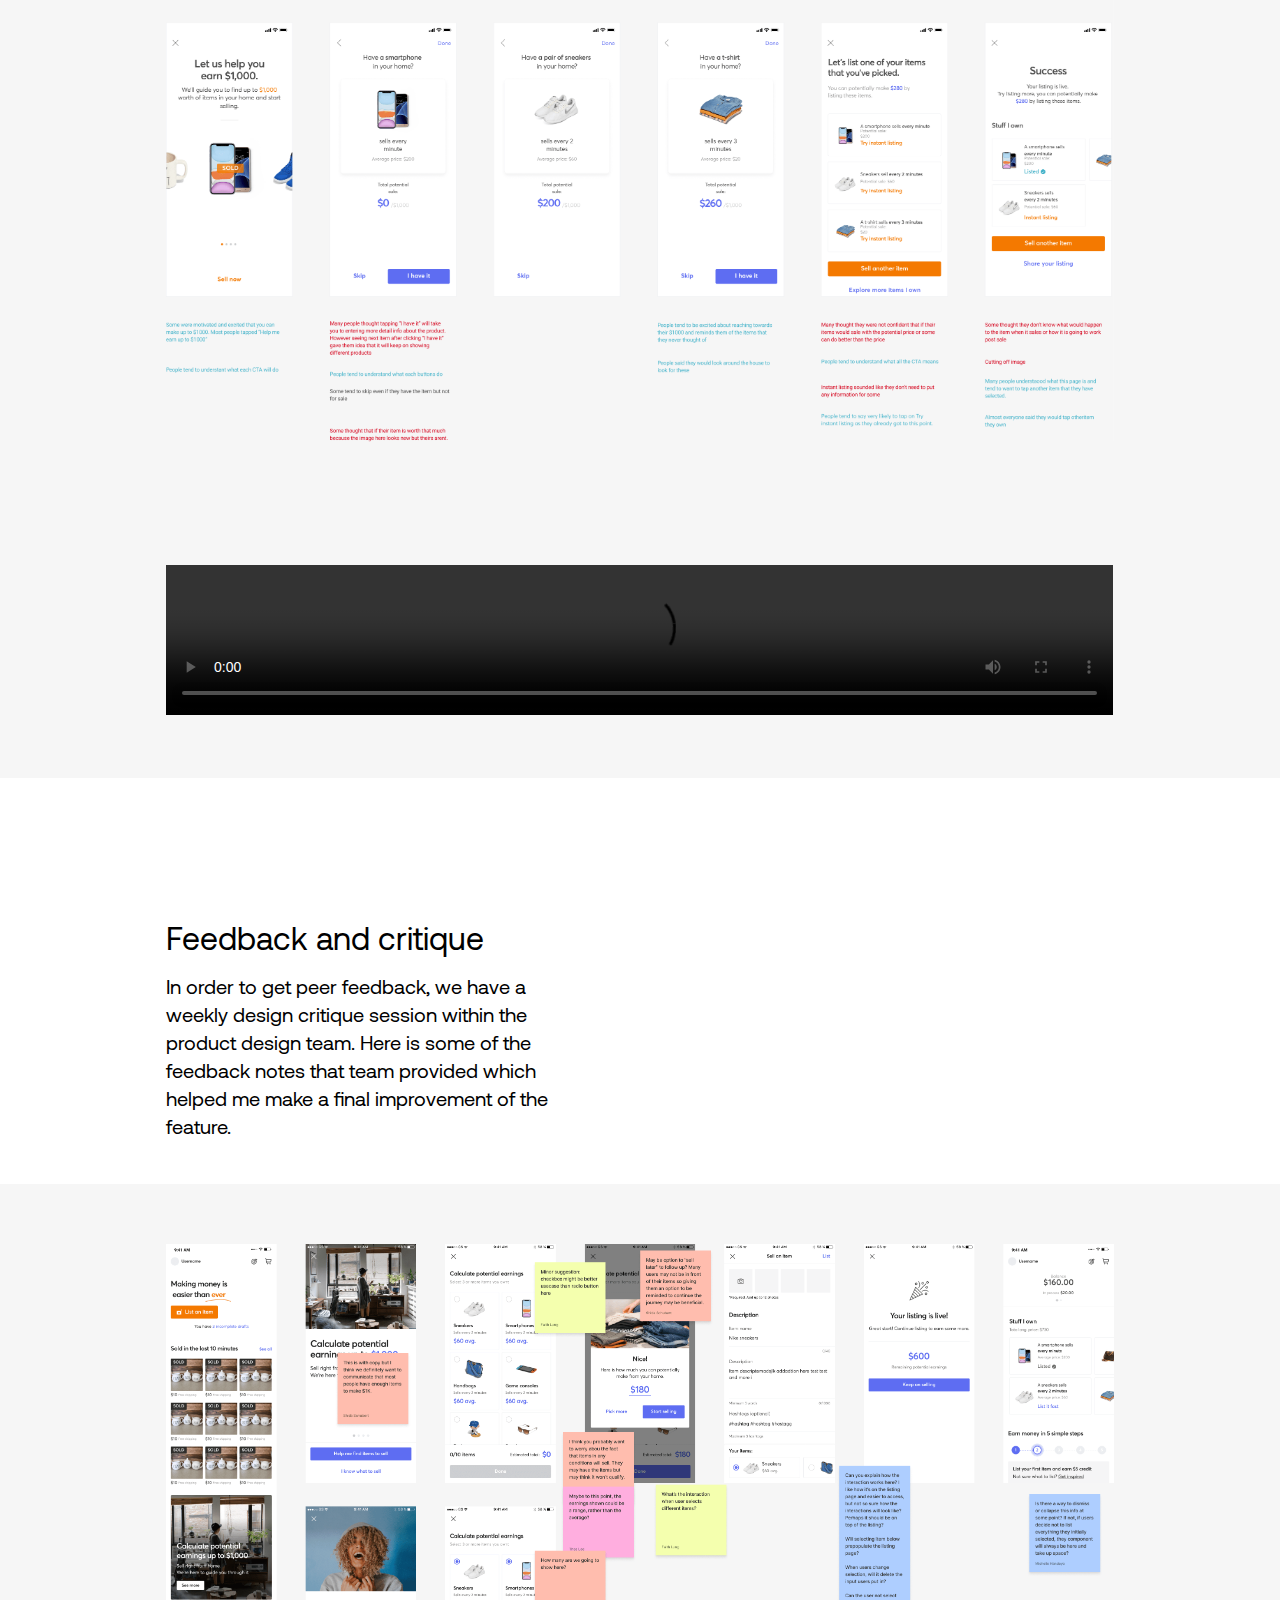
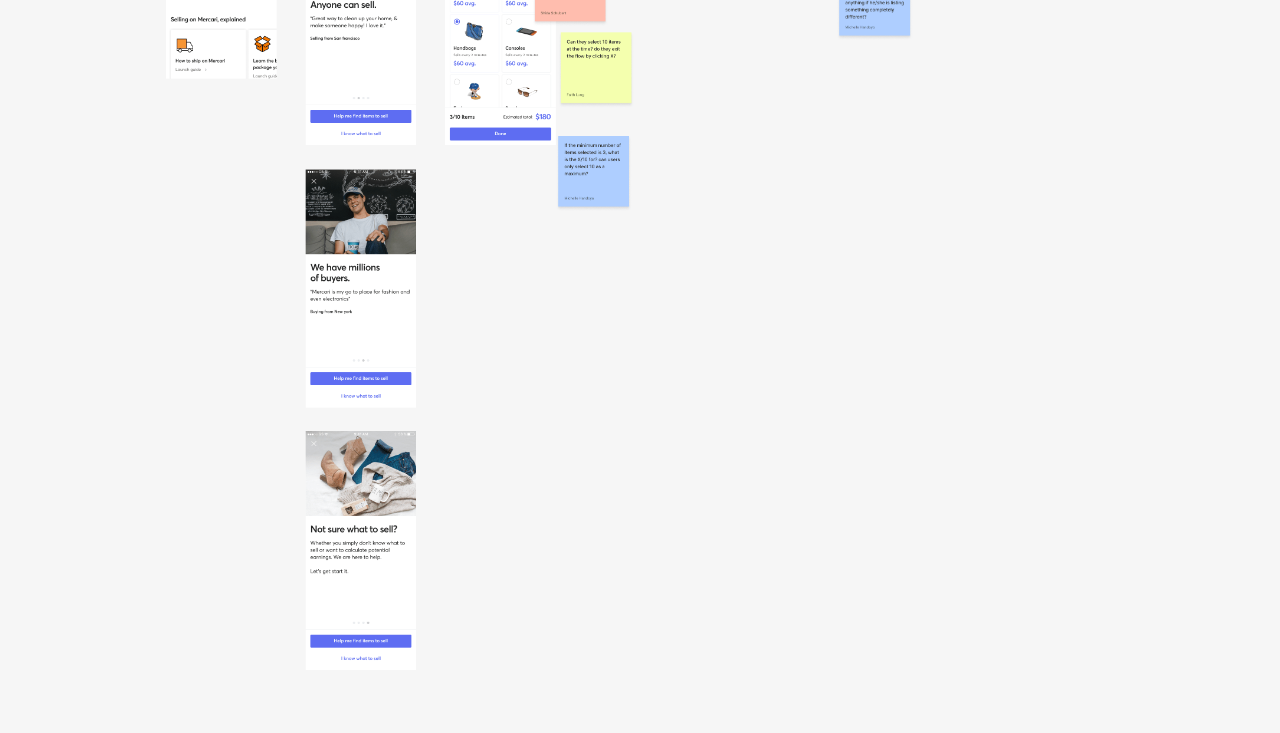
==== commit 79105382: "Update nlo.html" ====
--- a/nlo.html
+++ b/nlo.html
@@ -115,7 +115,7 @@
 
       <div class="nlo_img01">
         <div class="img_in">
-          <video controls><source src="img/pj_nlo06.mp4" type="video/mp4"></video>
+          <video controls><source src="img/nlo/pj_nlo06.mp4" type="video/mp4"></video>
         </div>
       </div>
 
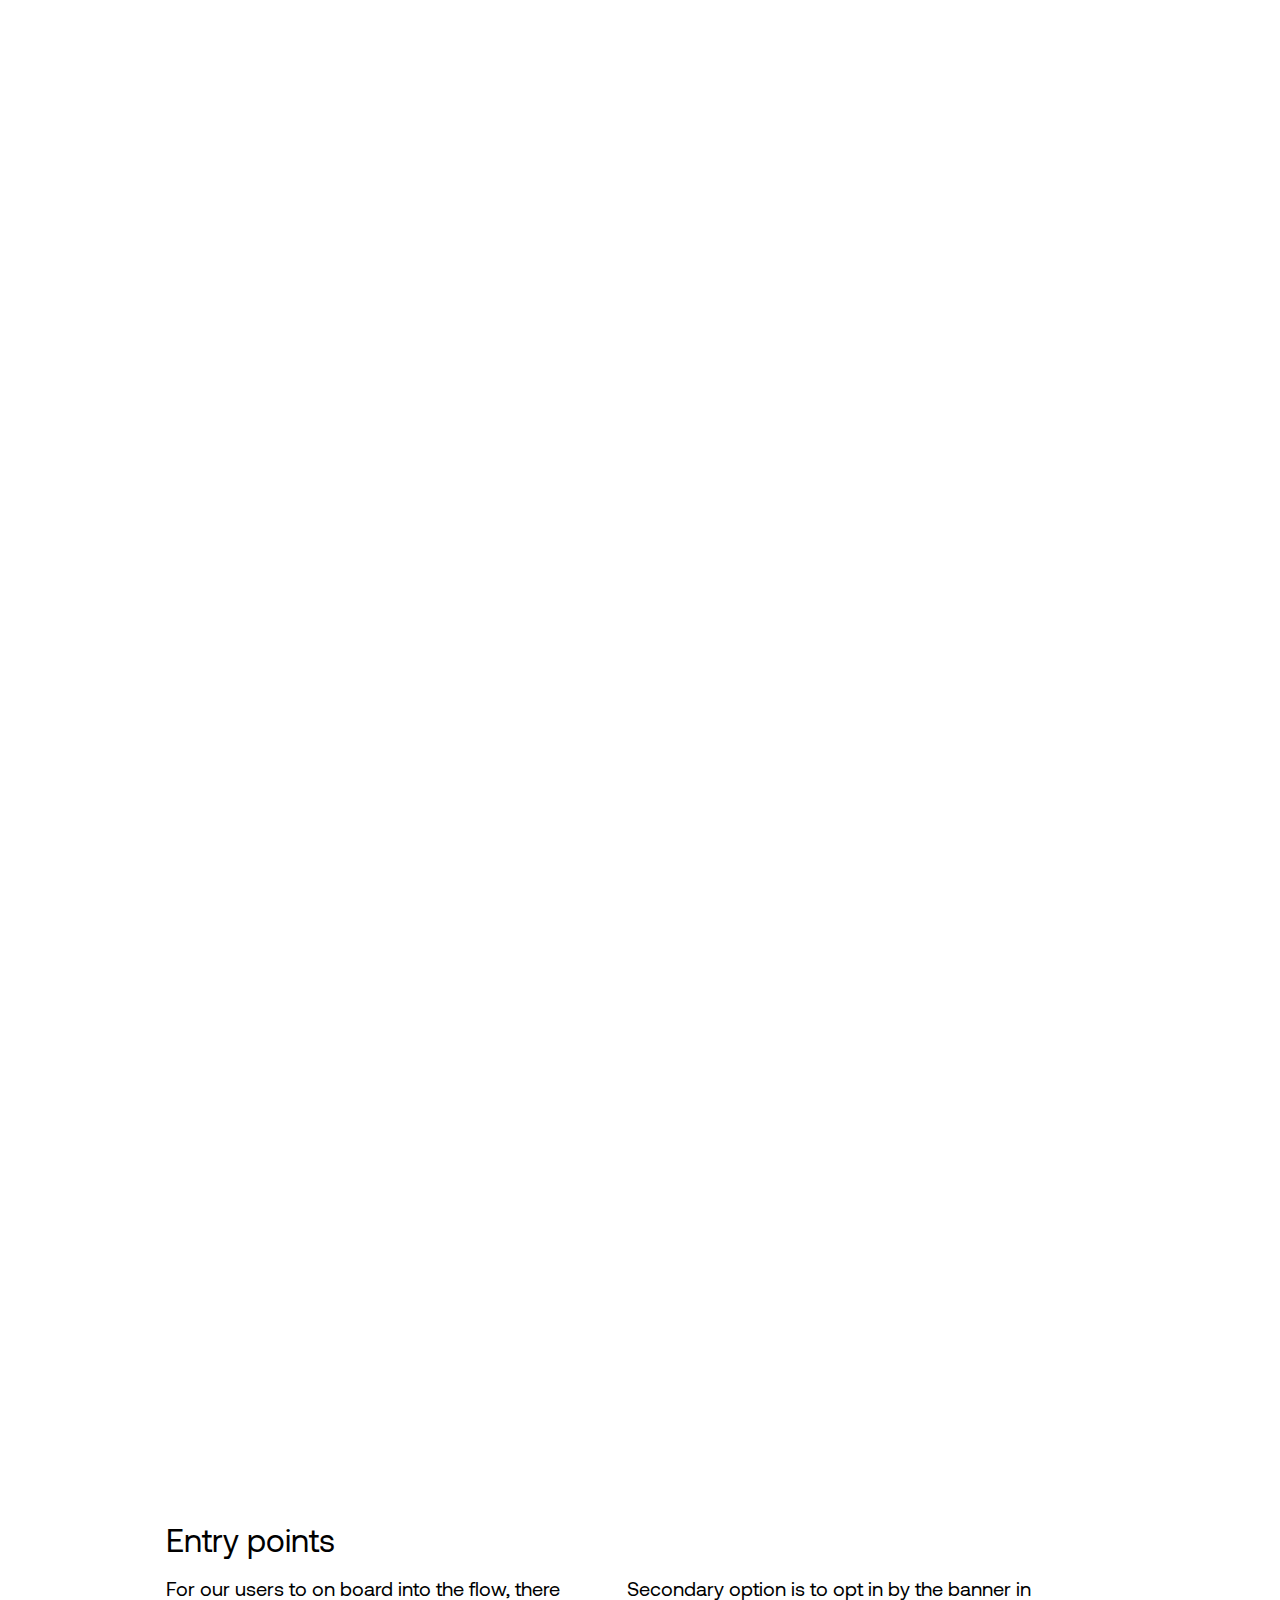
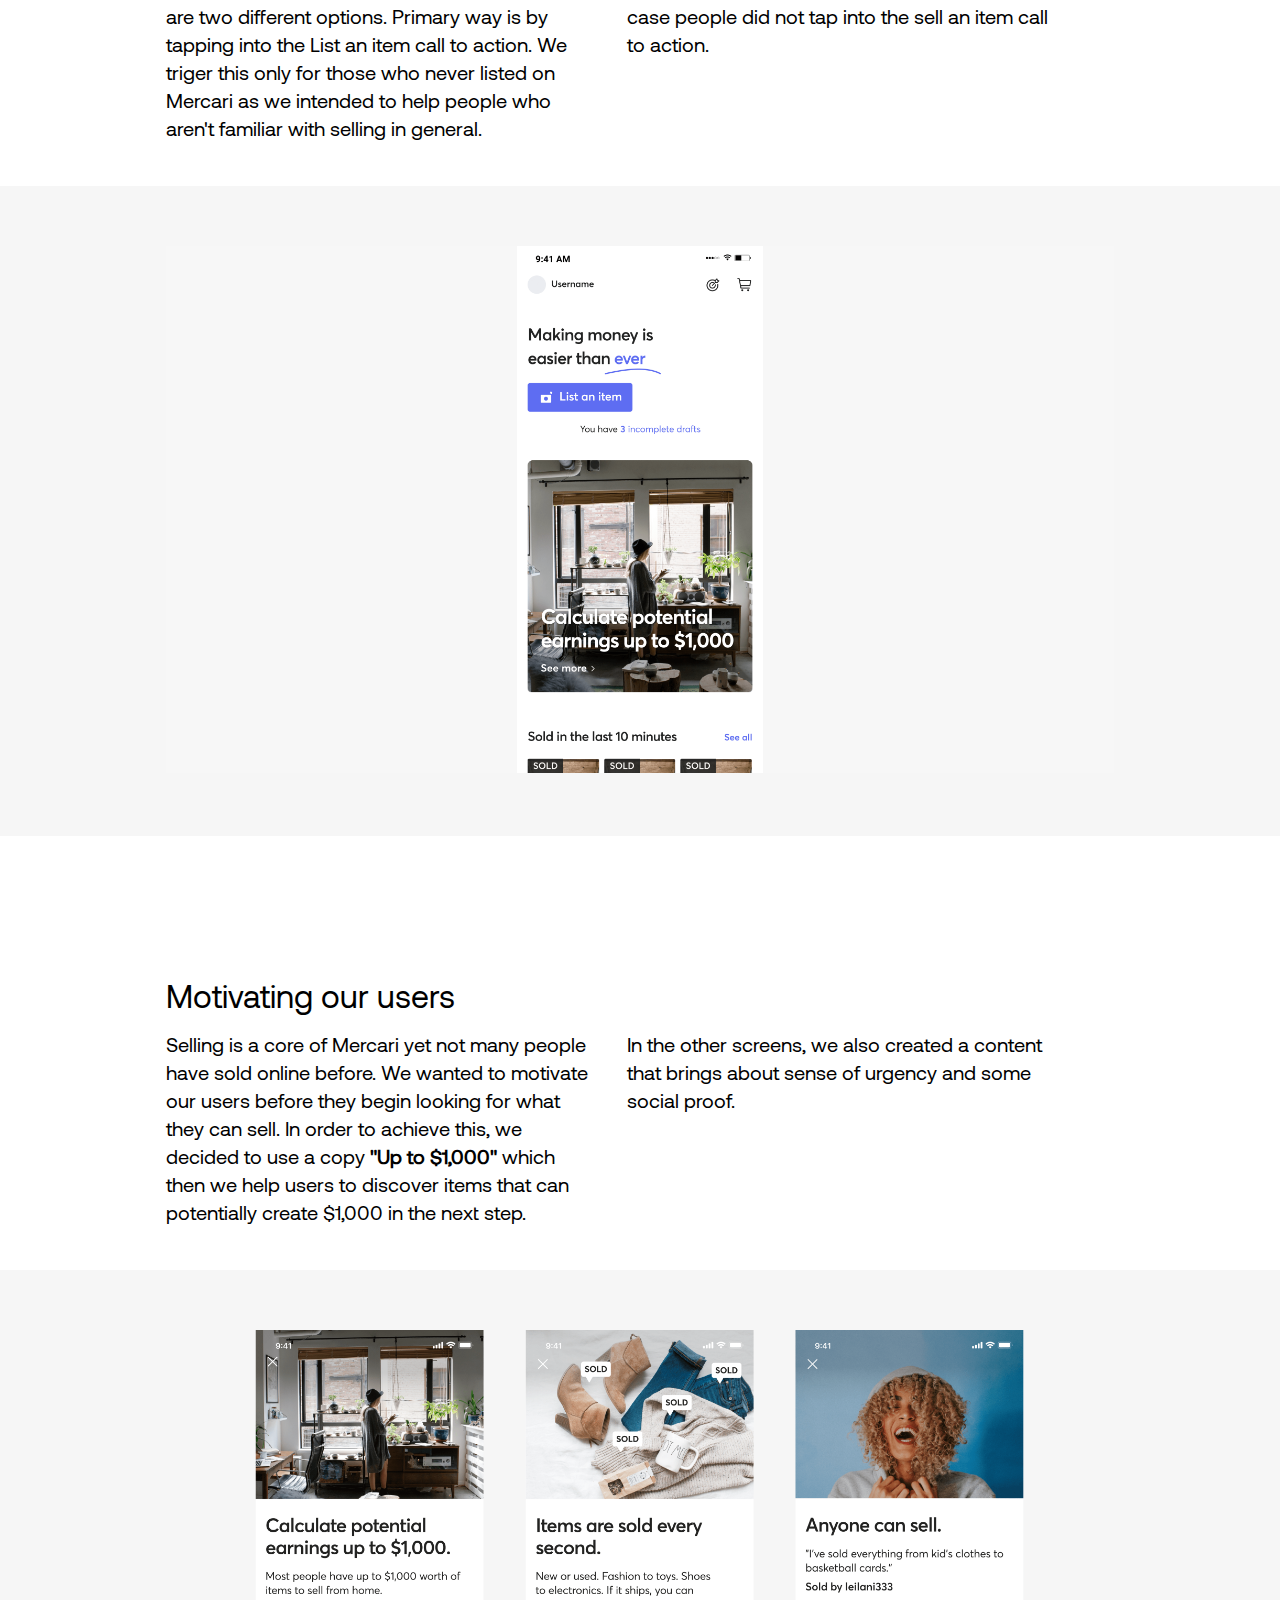
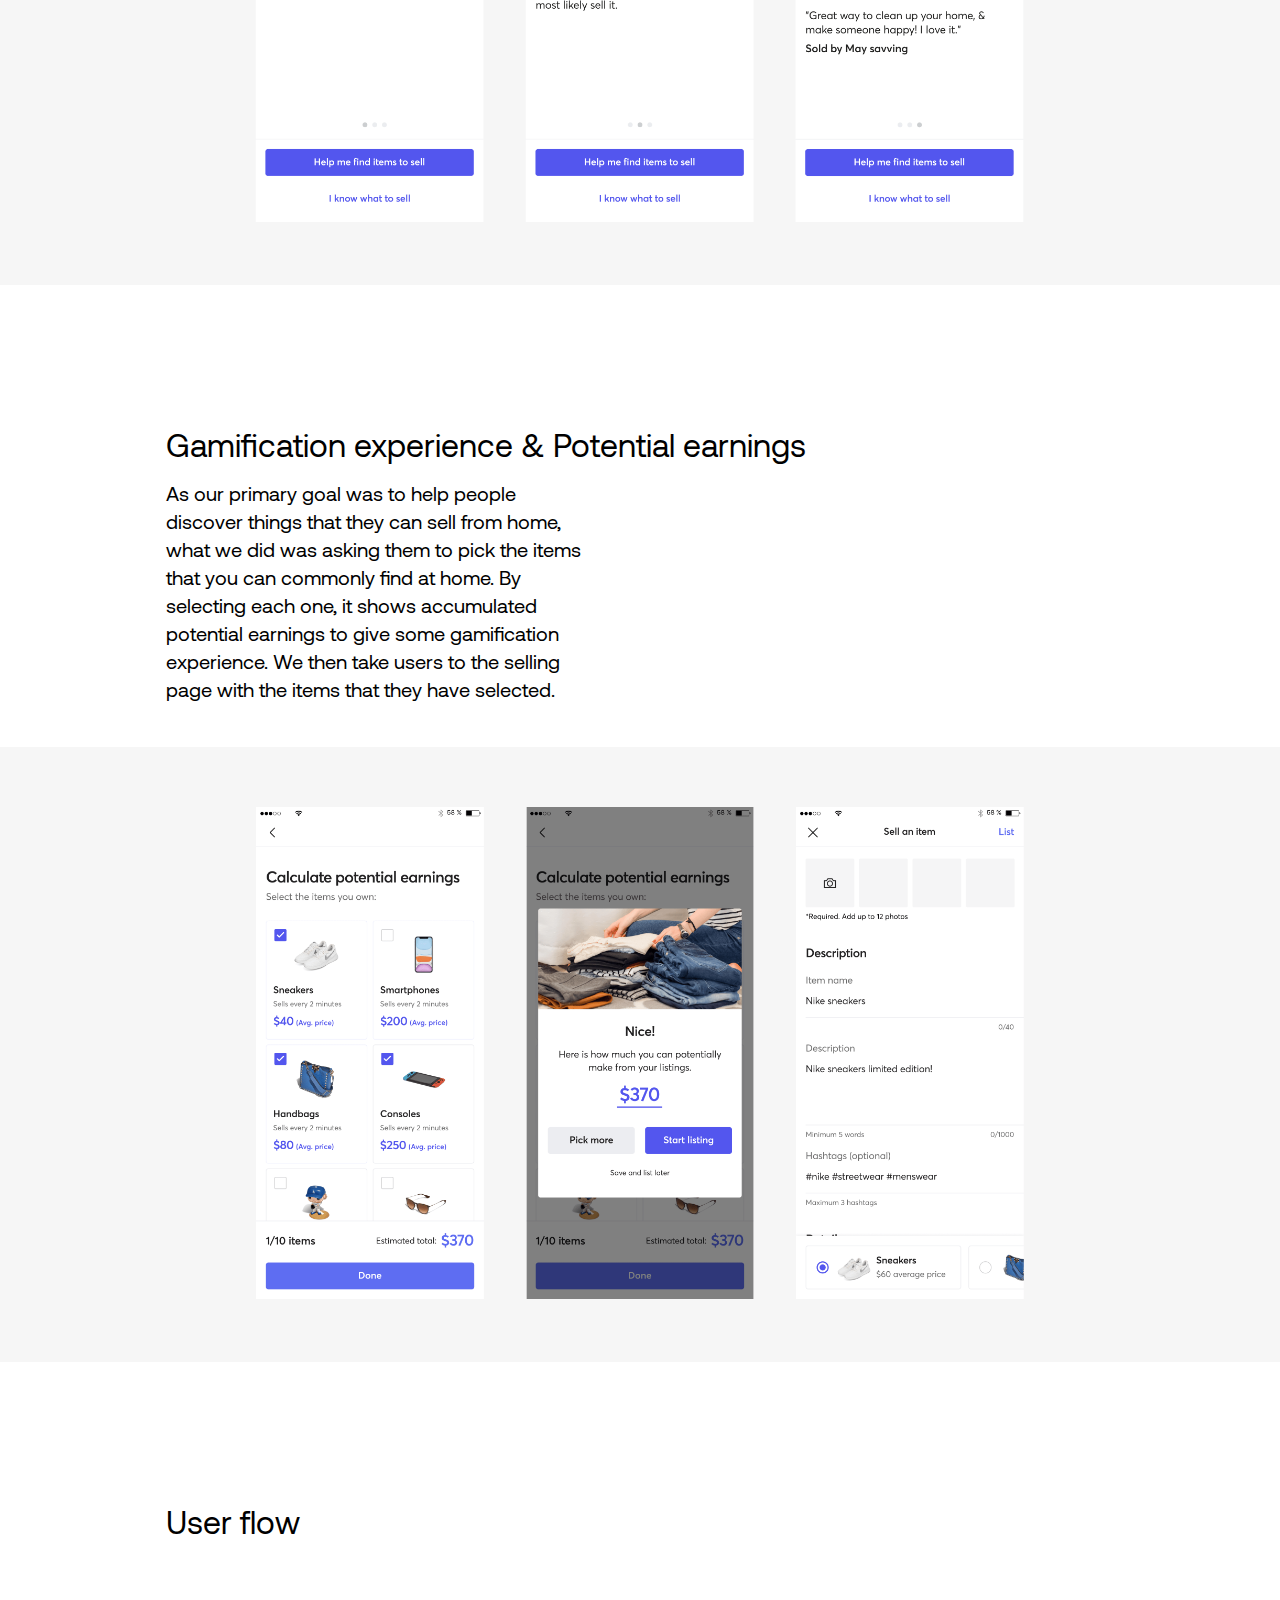
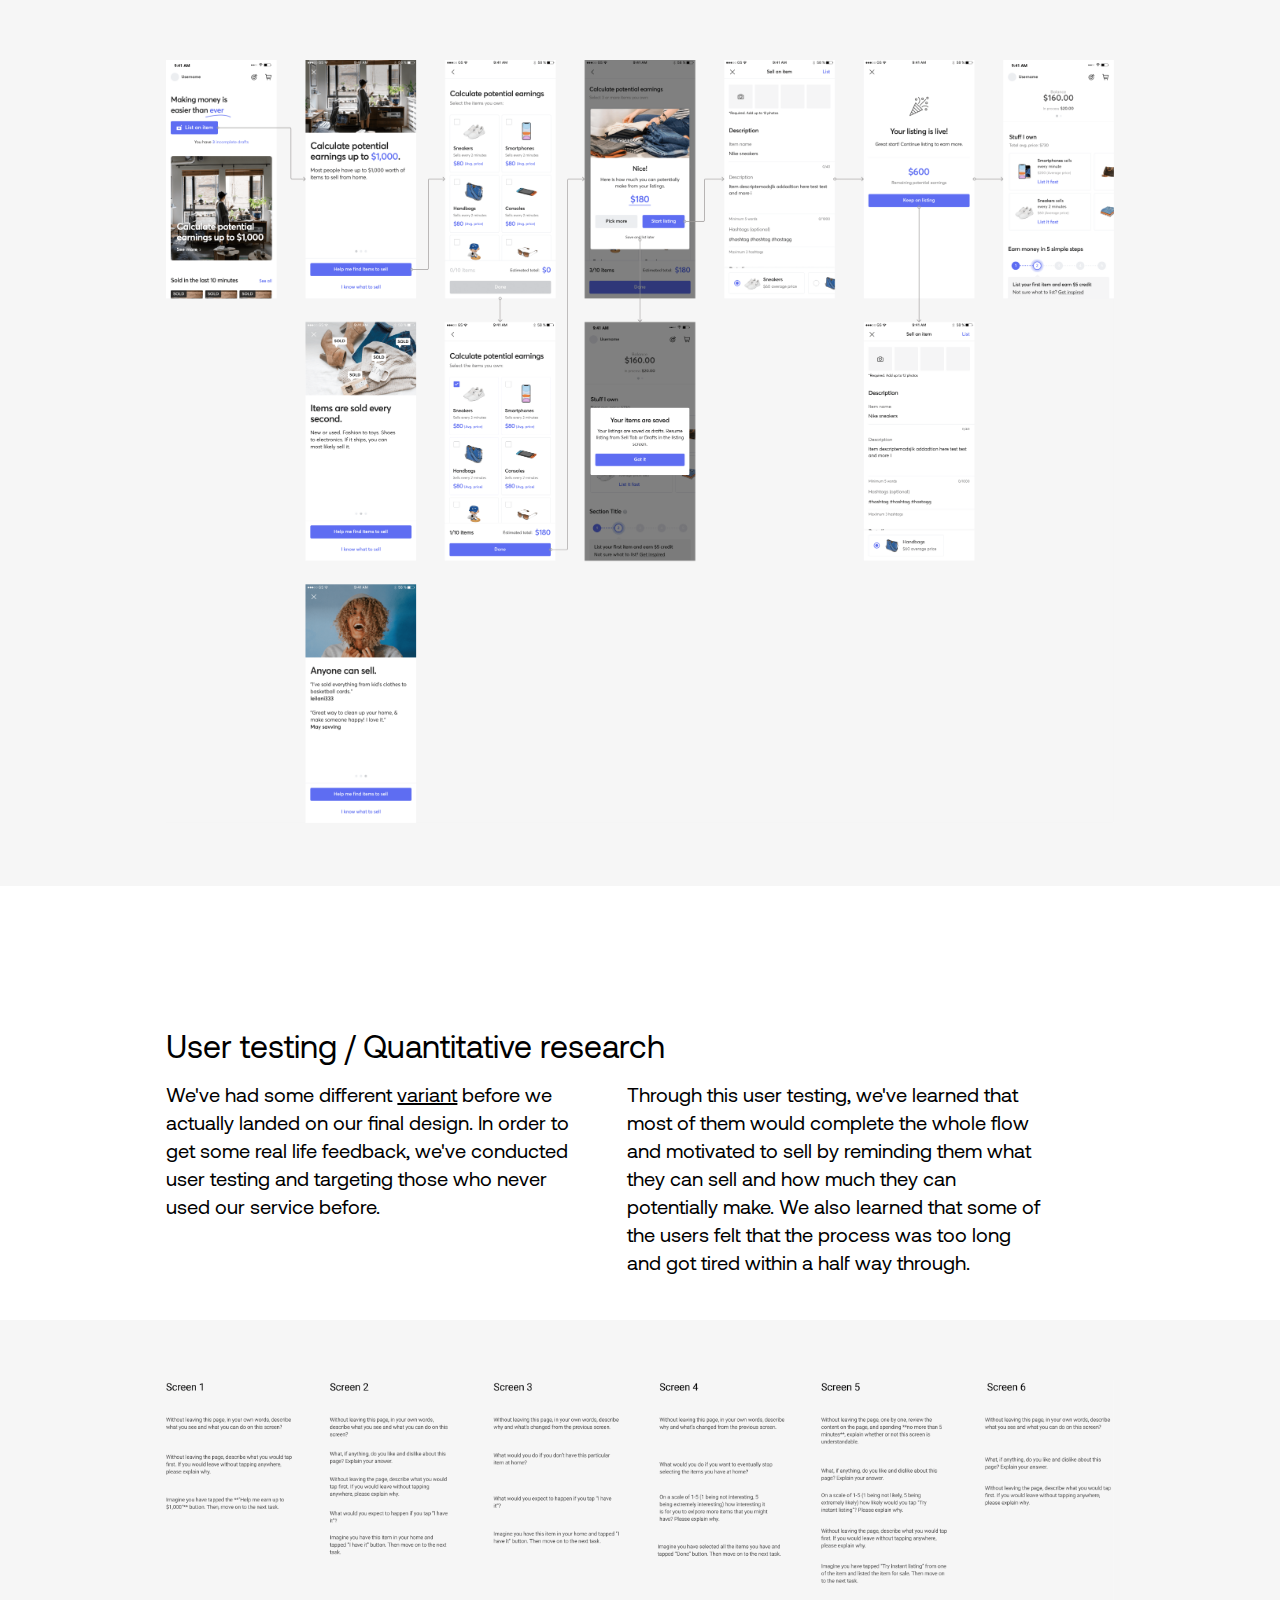
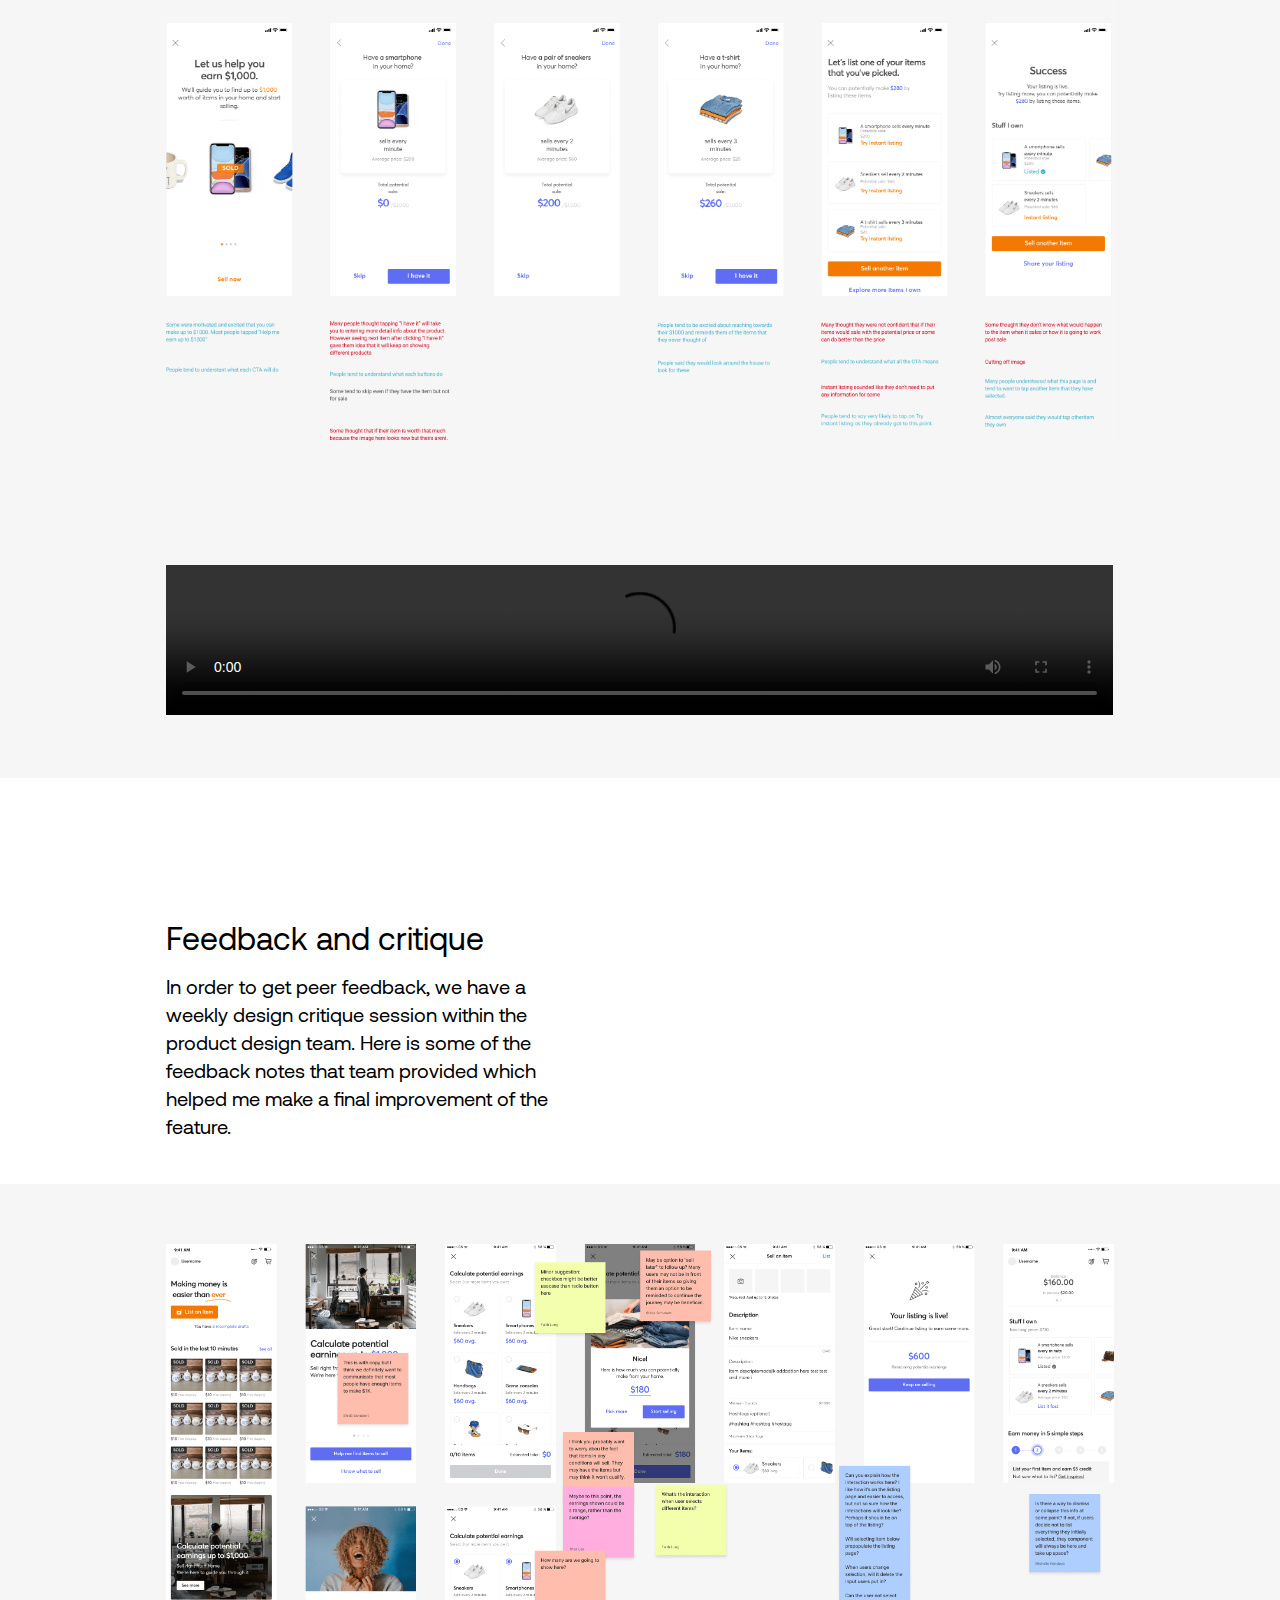
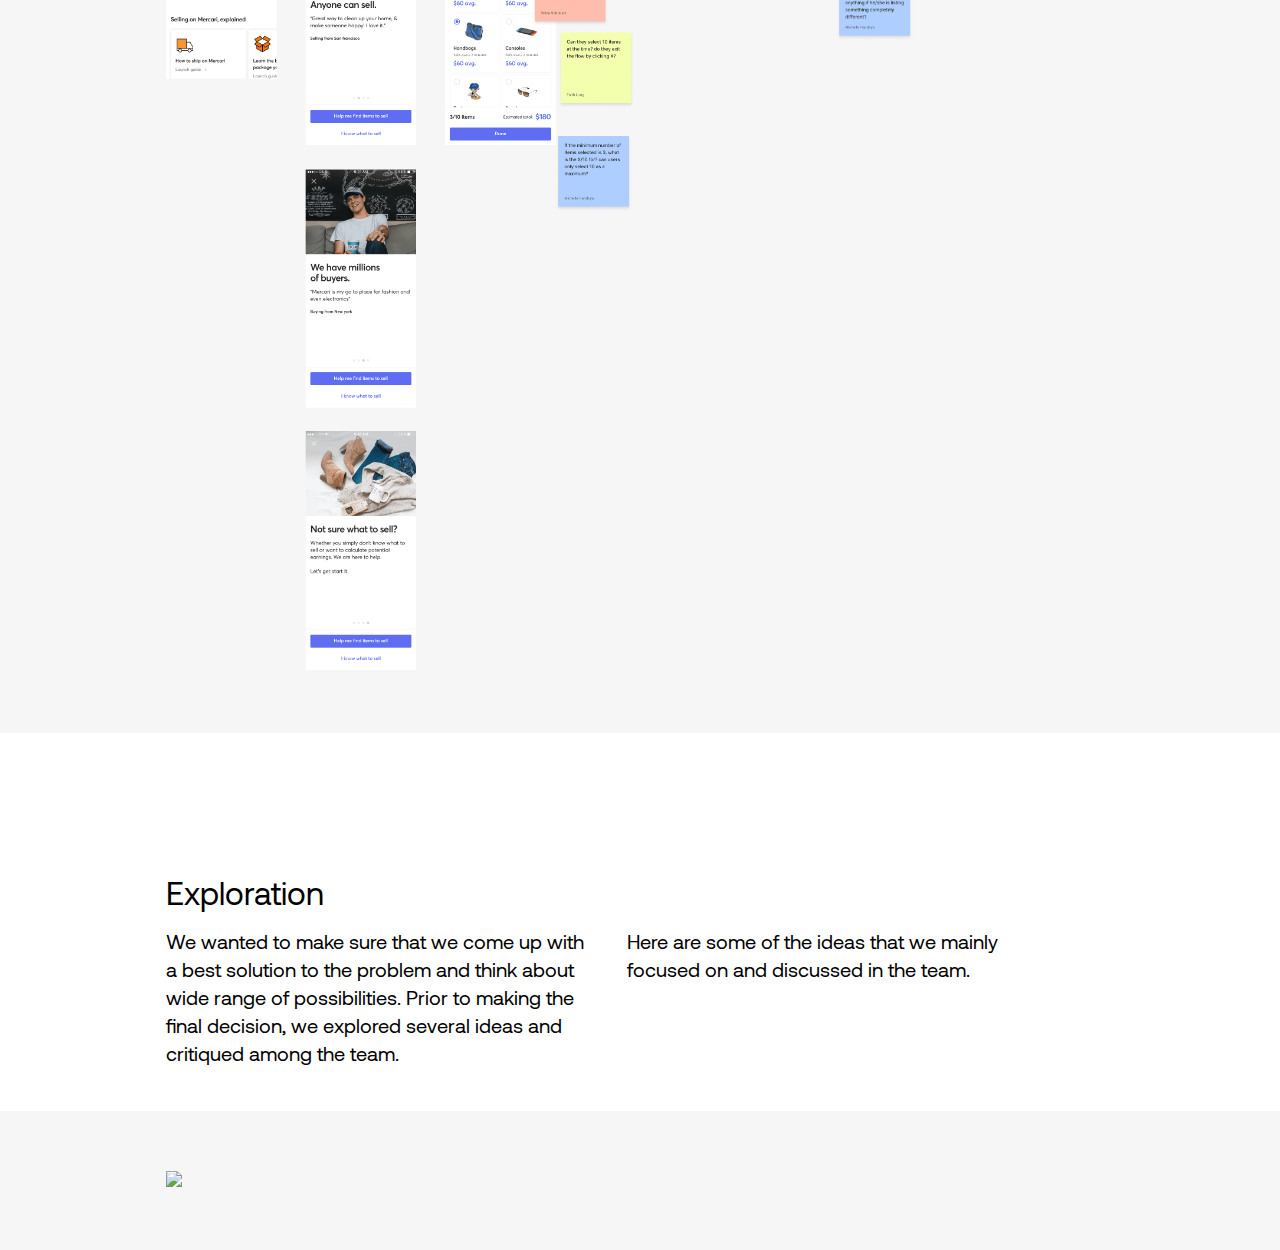
==== commit 623e240a: "Update nlo.html" ====
--- a/nlo.html
+++ b/nlo.html
@@ -134,6 +134,23 @@
           <img src="img/nlo/nlo_pj_07.png">
         </div>
       </div>
+
+      <div class="sub_info">
+        <div class="title_sml">
+          <p>Exploration</p>
+        </div>
+        <div class="left">
+          We wanted to make sure that we come up with a best solution to the problem and think about wide range of possibilities. Prior to making the final decision, we explored several ideas and critiqued among the team.
+        </div>
+        <div class="right">
+          Here are some of the ideas that we mainly focused on and discussed in the team.
+        </div>
+      </div>
+      <div class="nlo_img01">
+        <div class="img_in">
+          <img src="img/nlo/nlo_pj_08.png">
+        </div>
+      </div>
     </div>
 
     <footer>
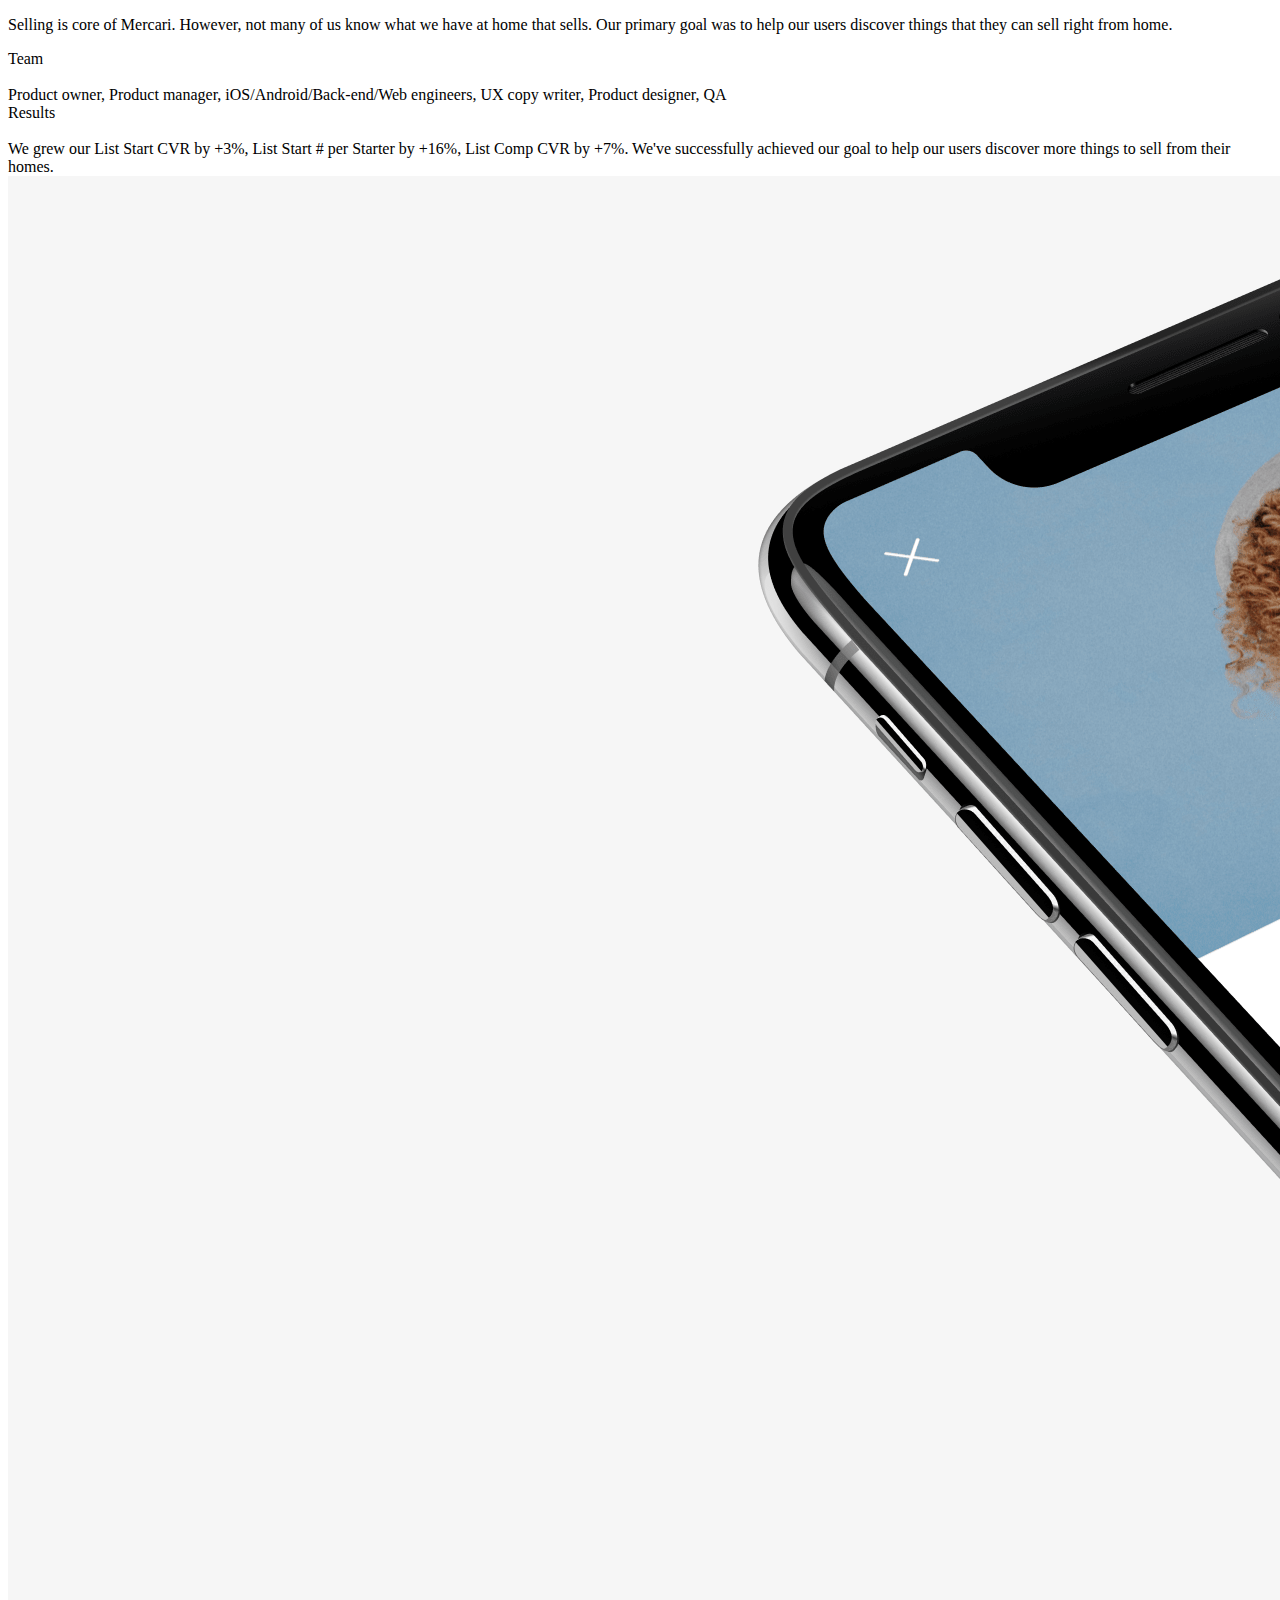
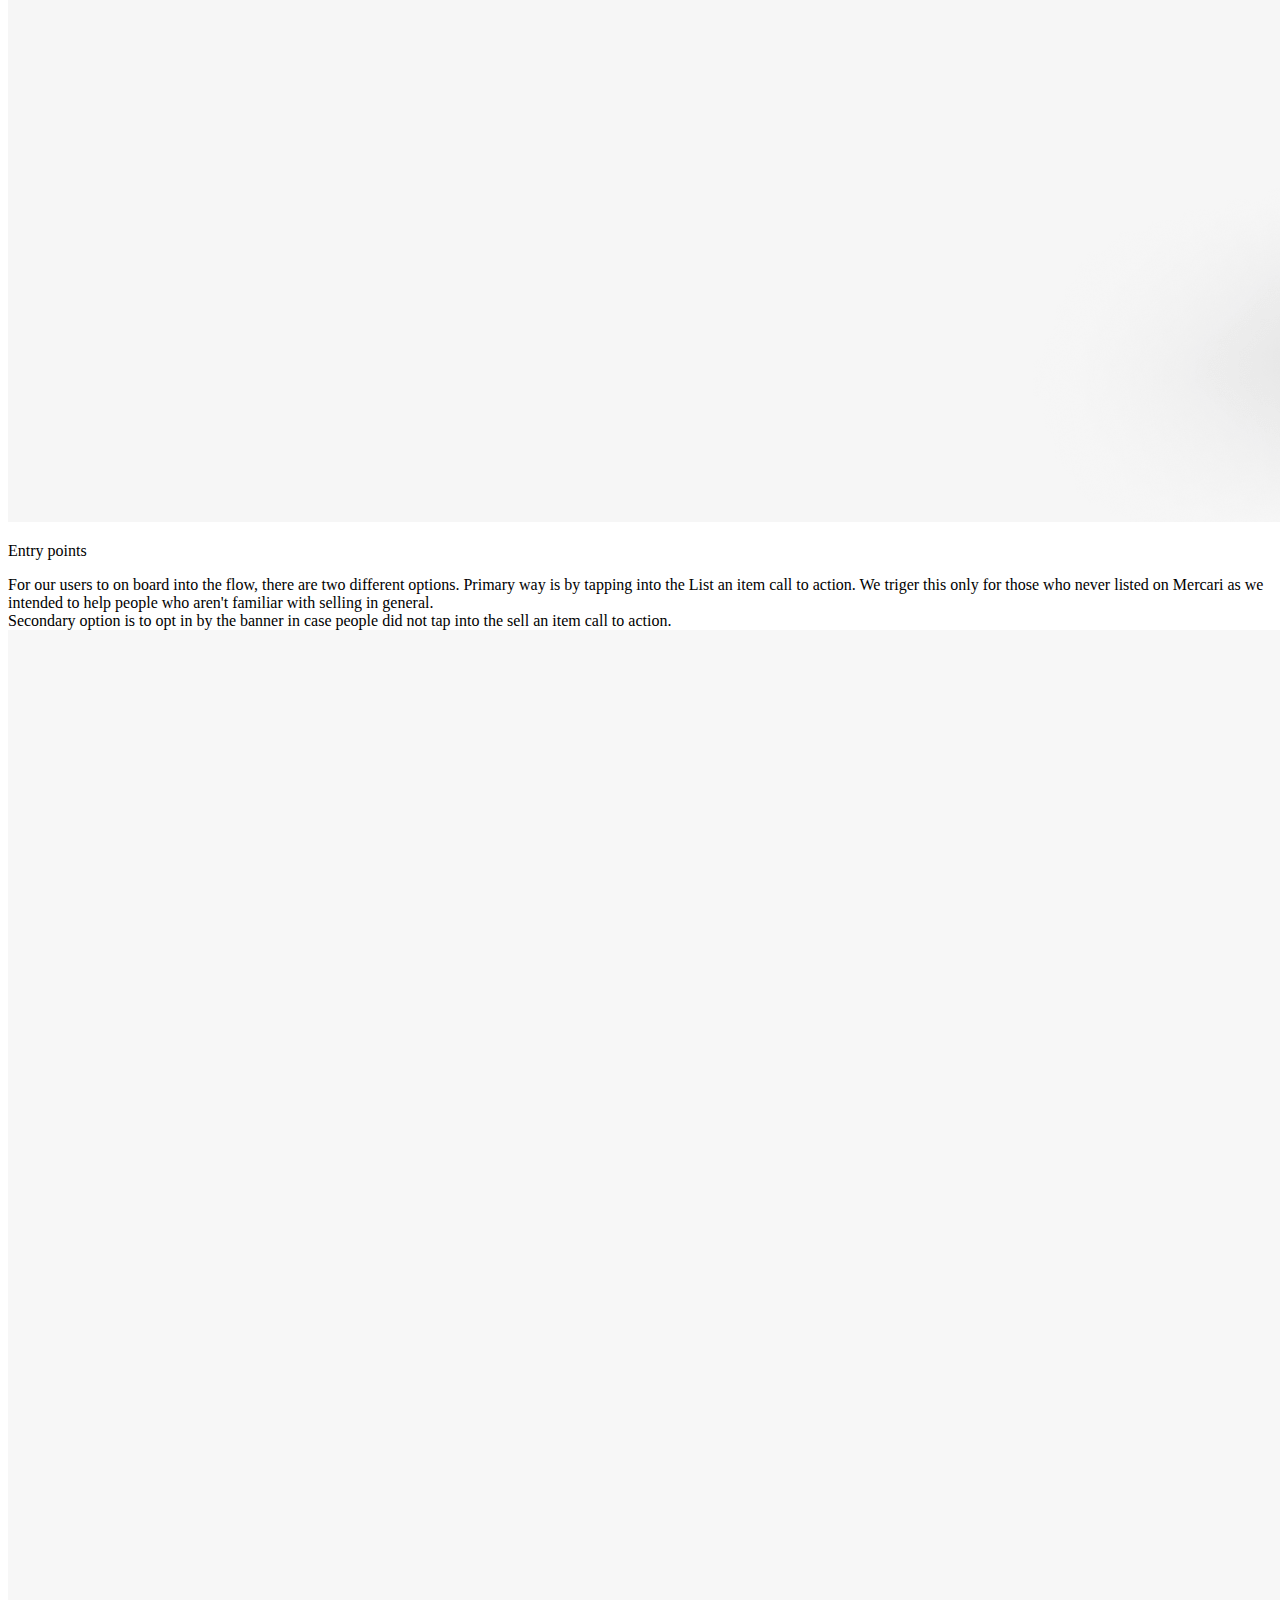
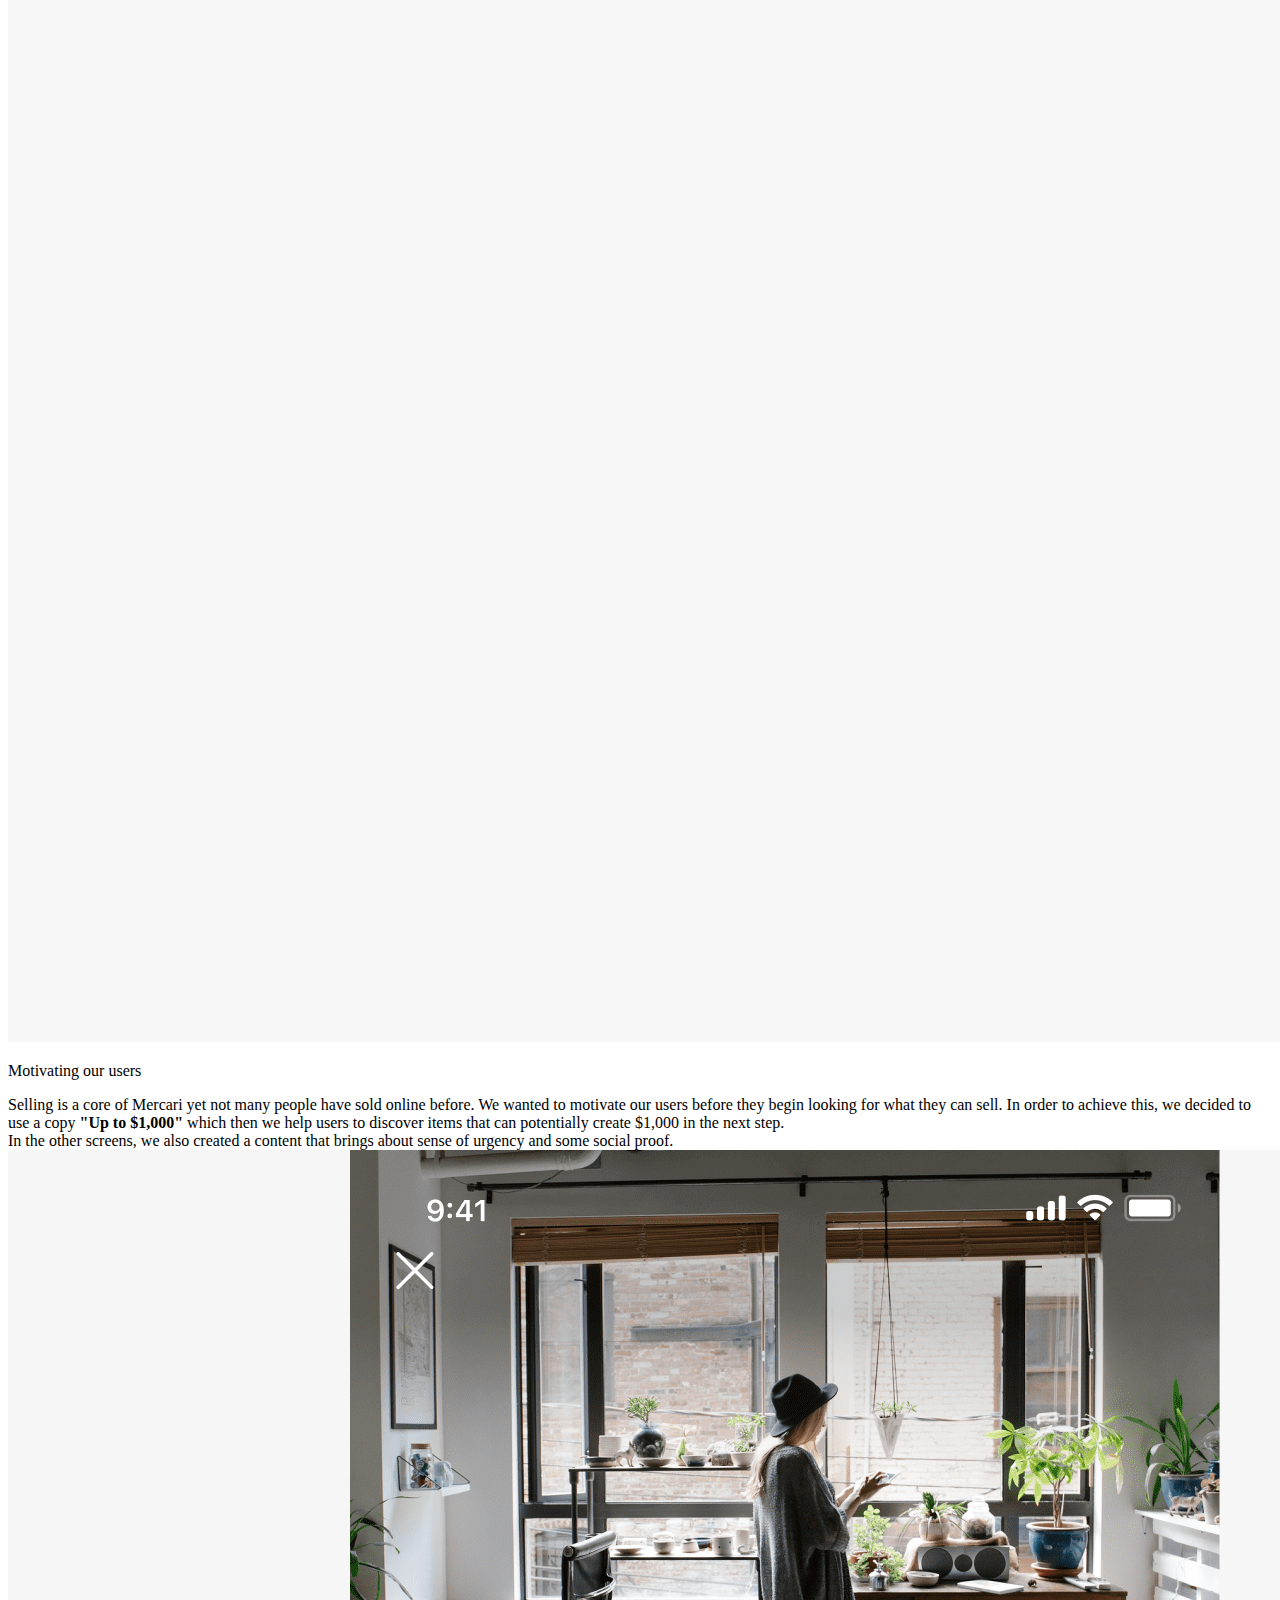
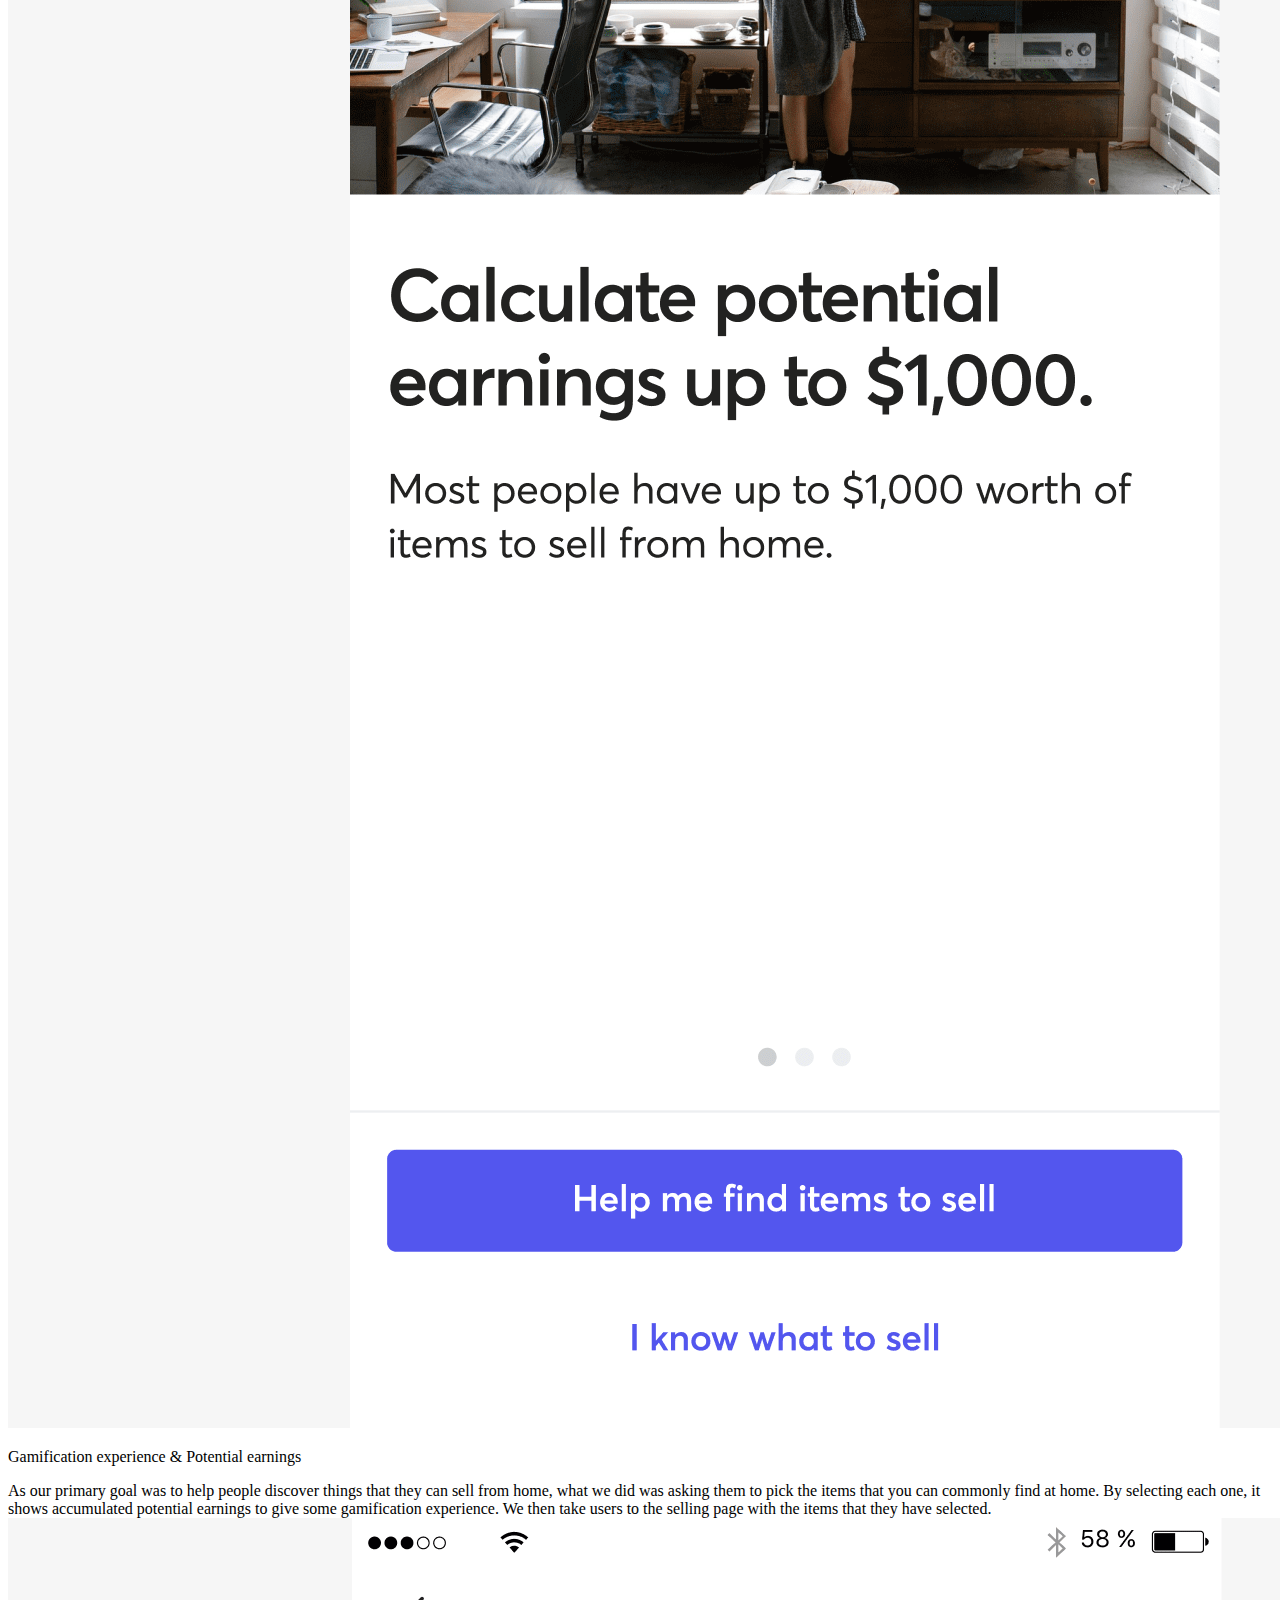
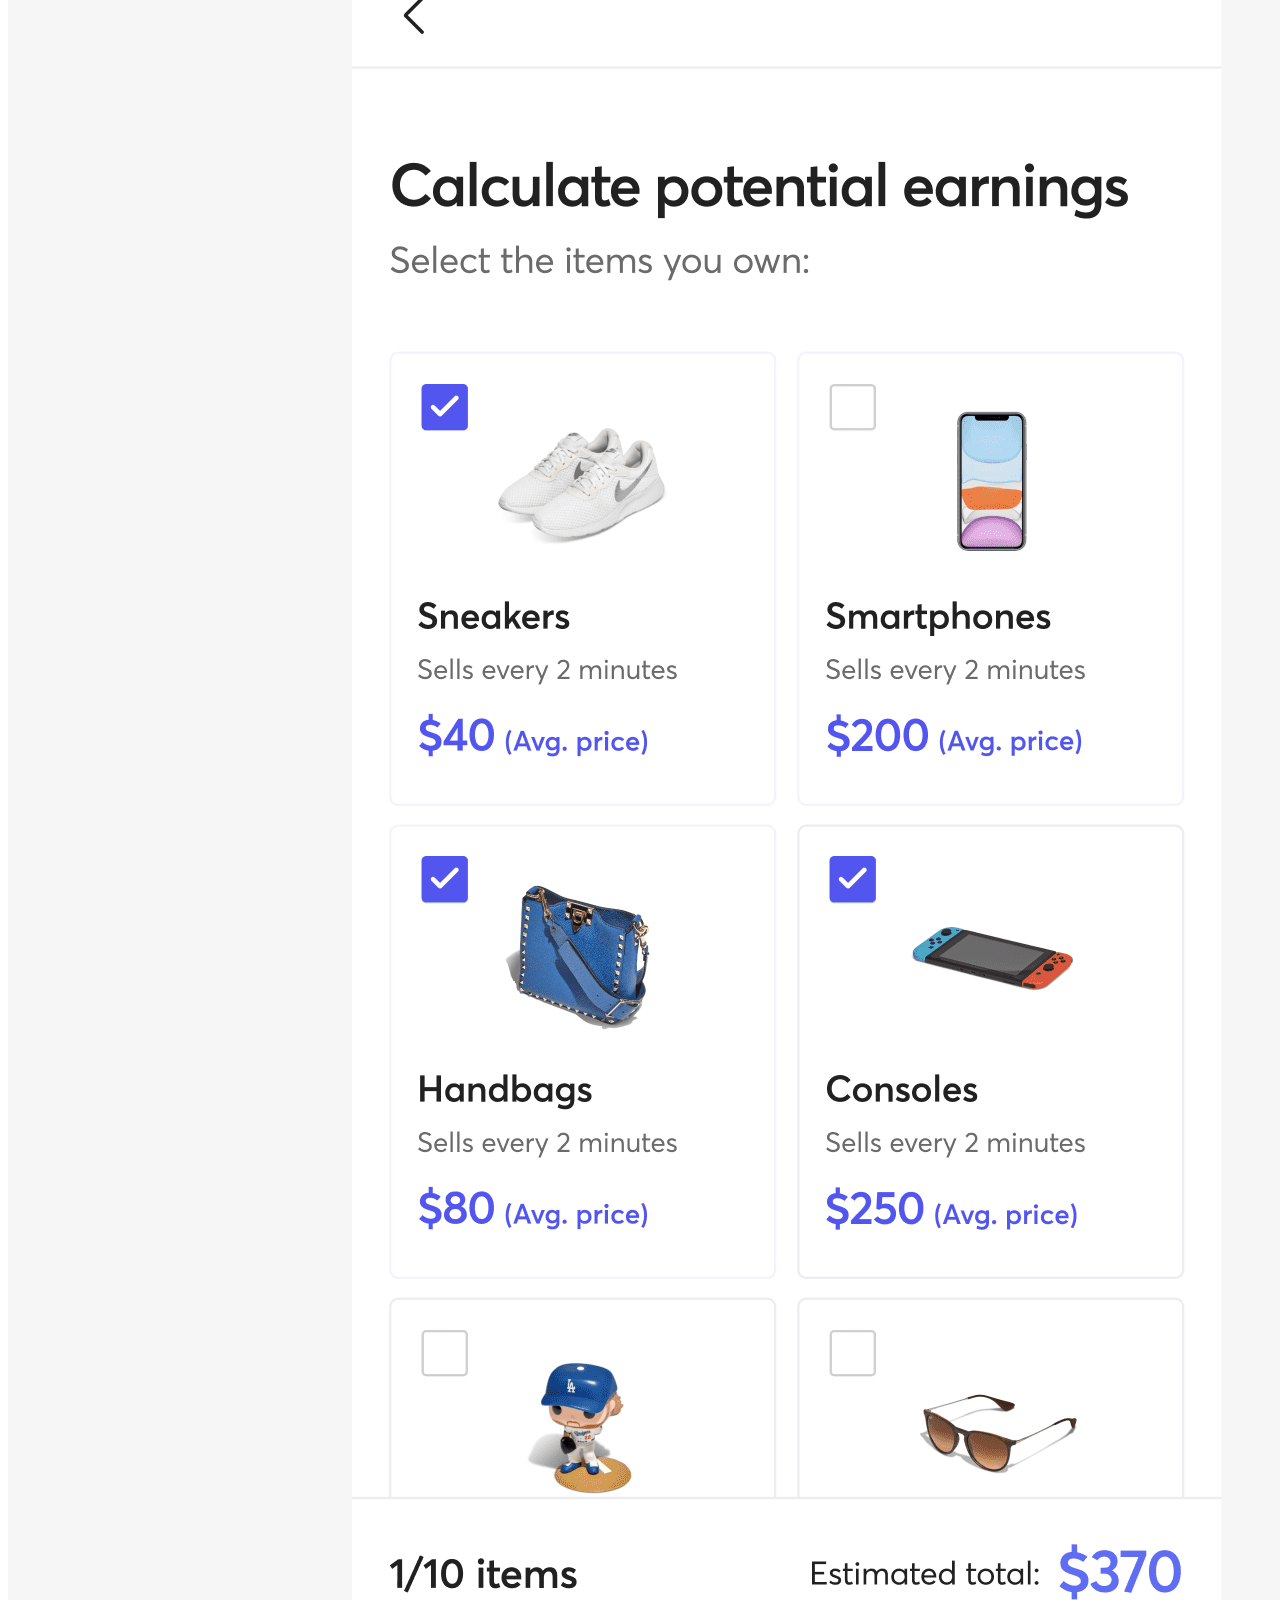
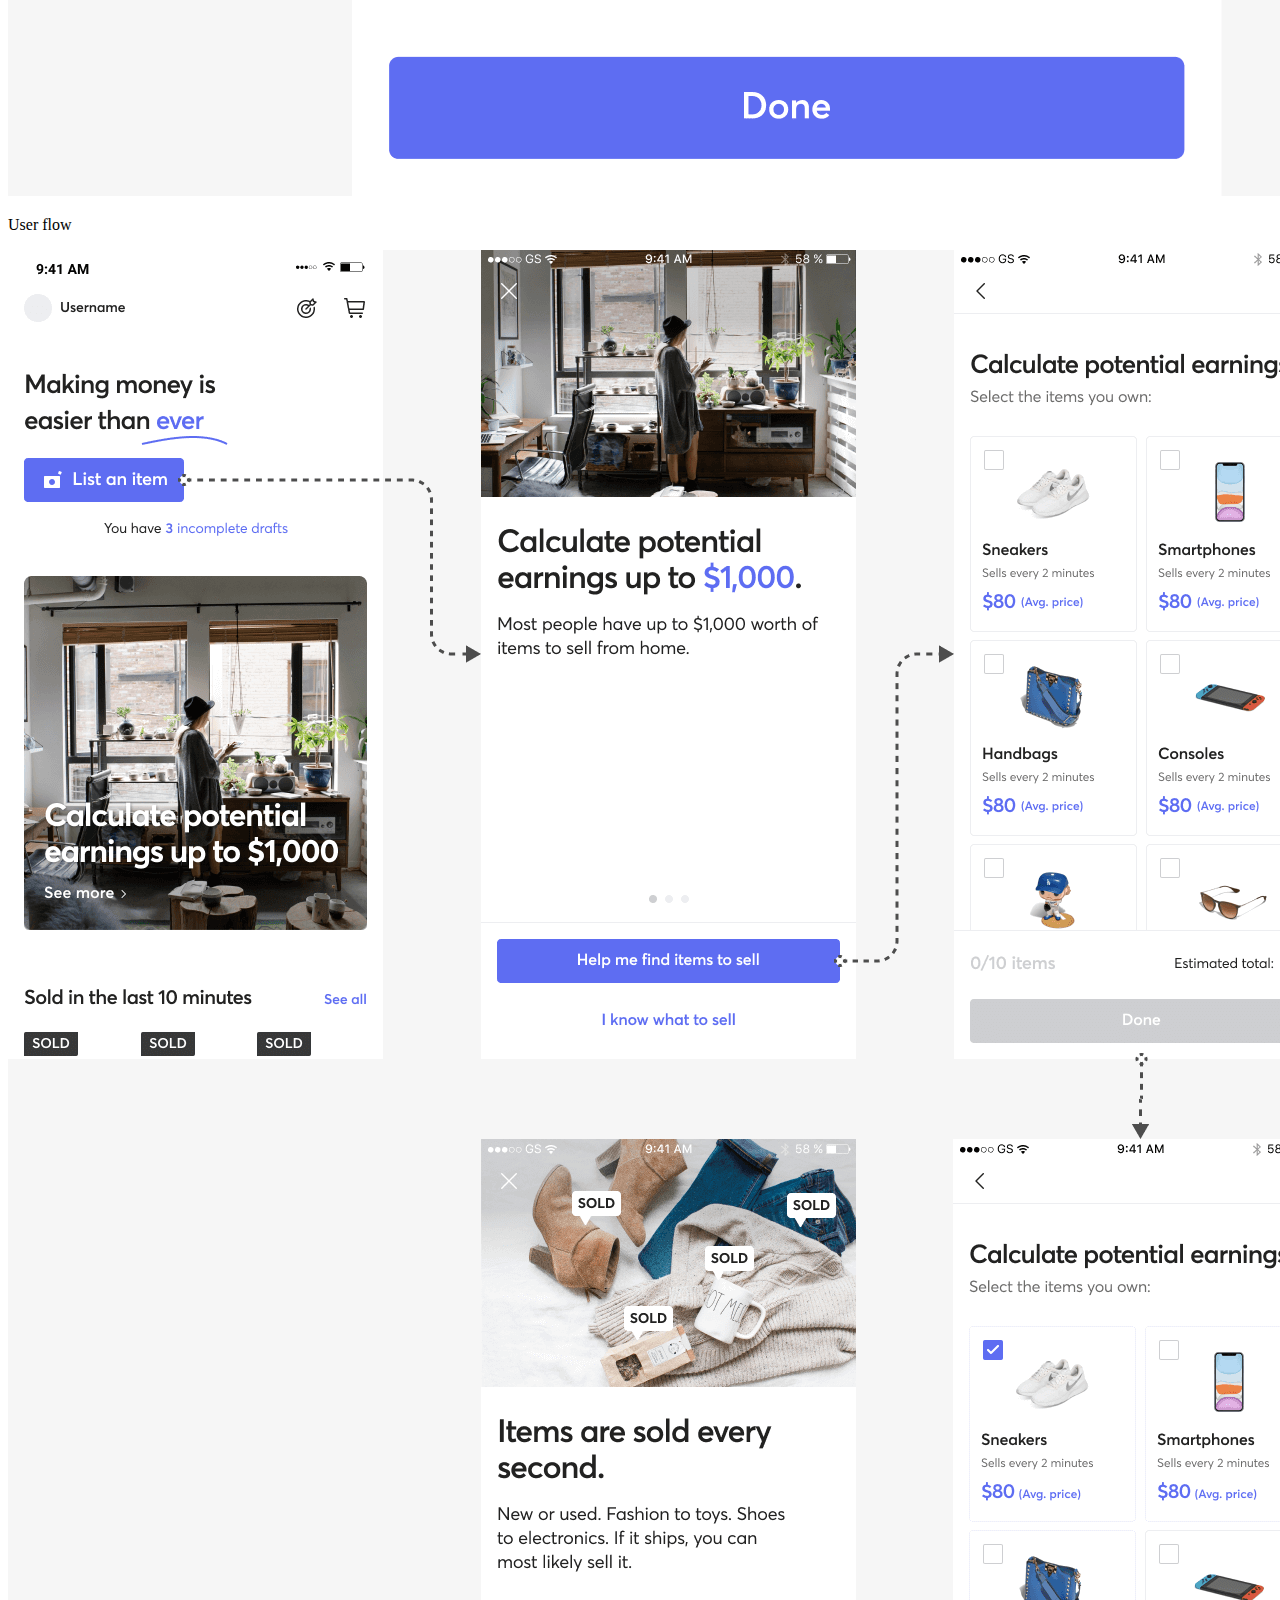
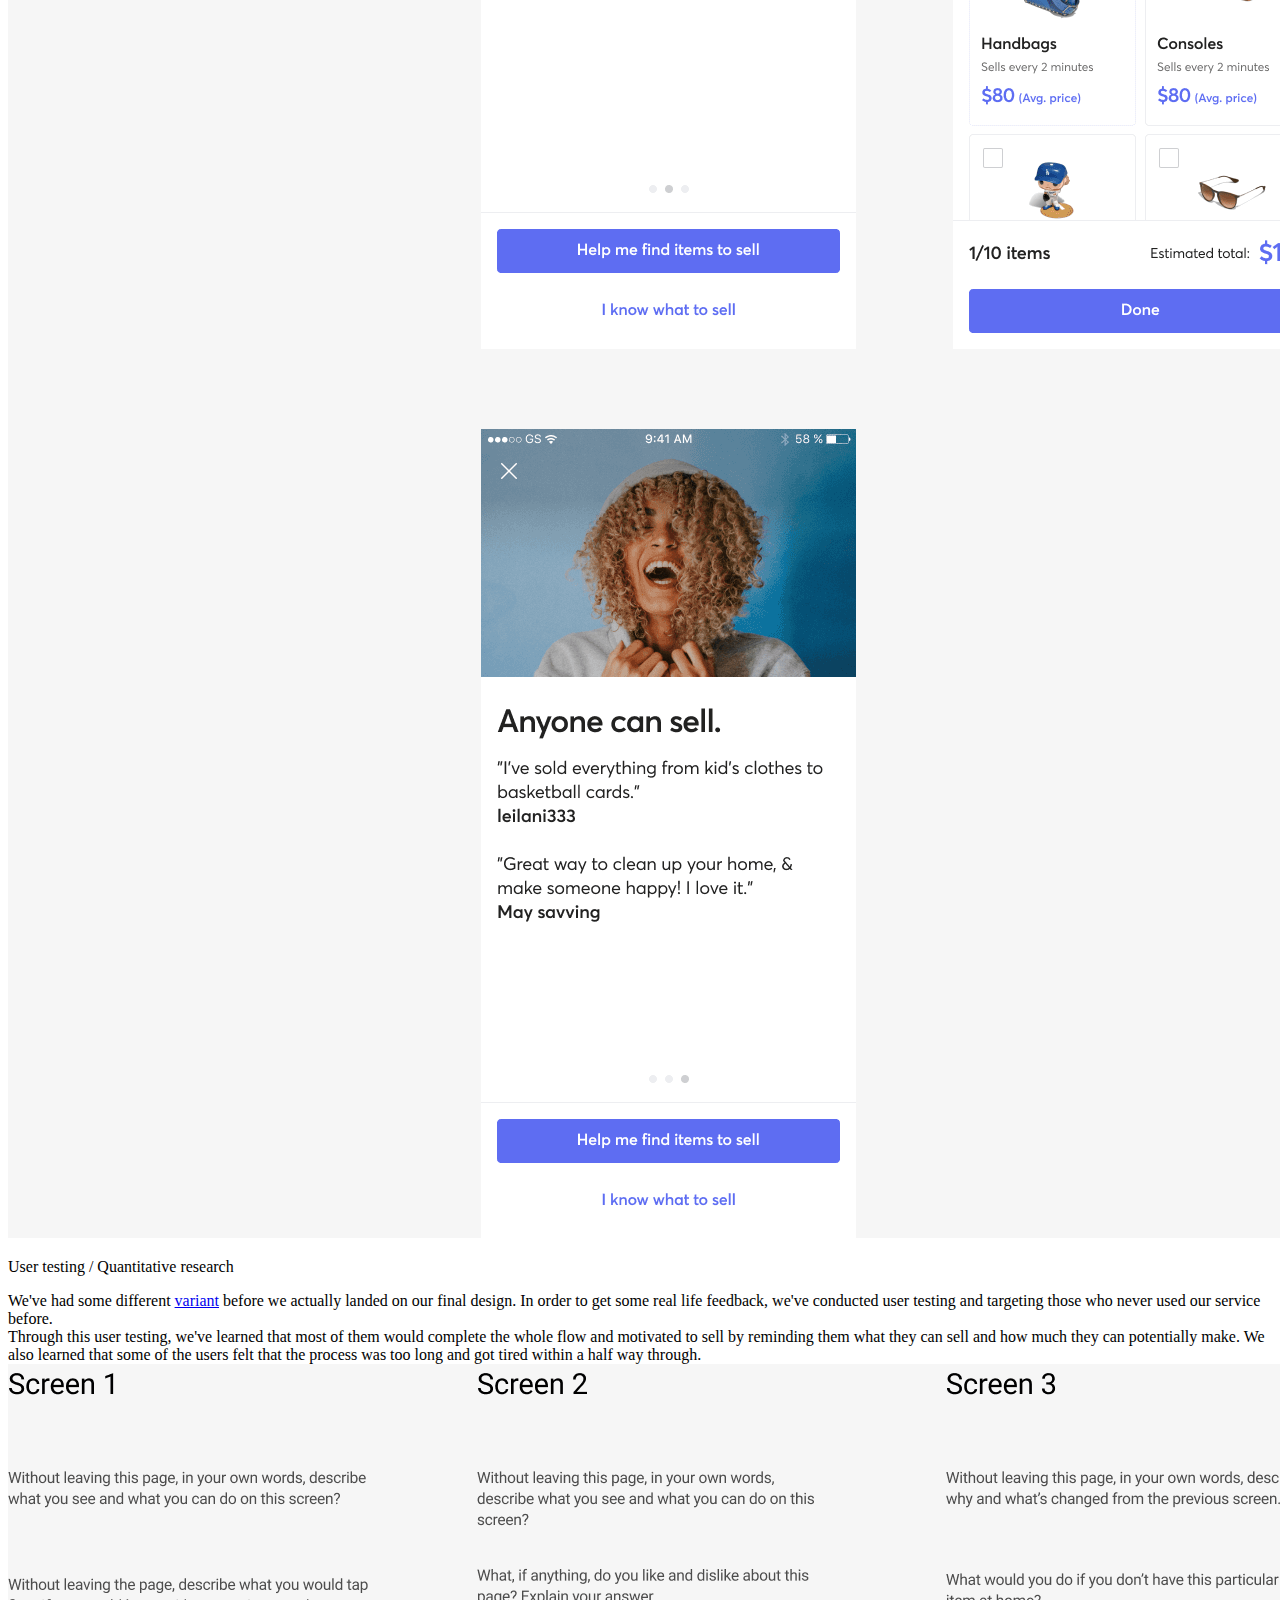
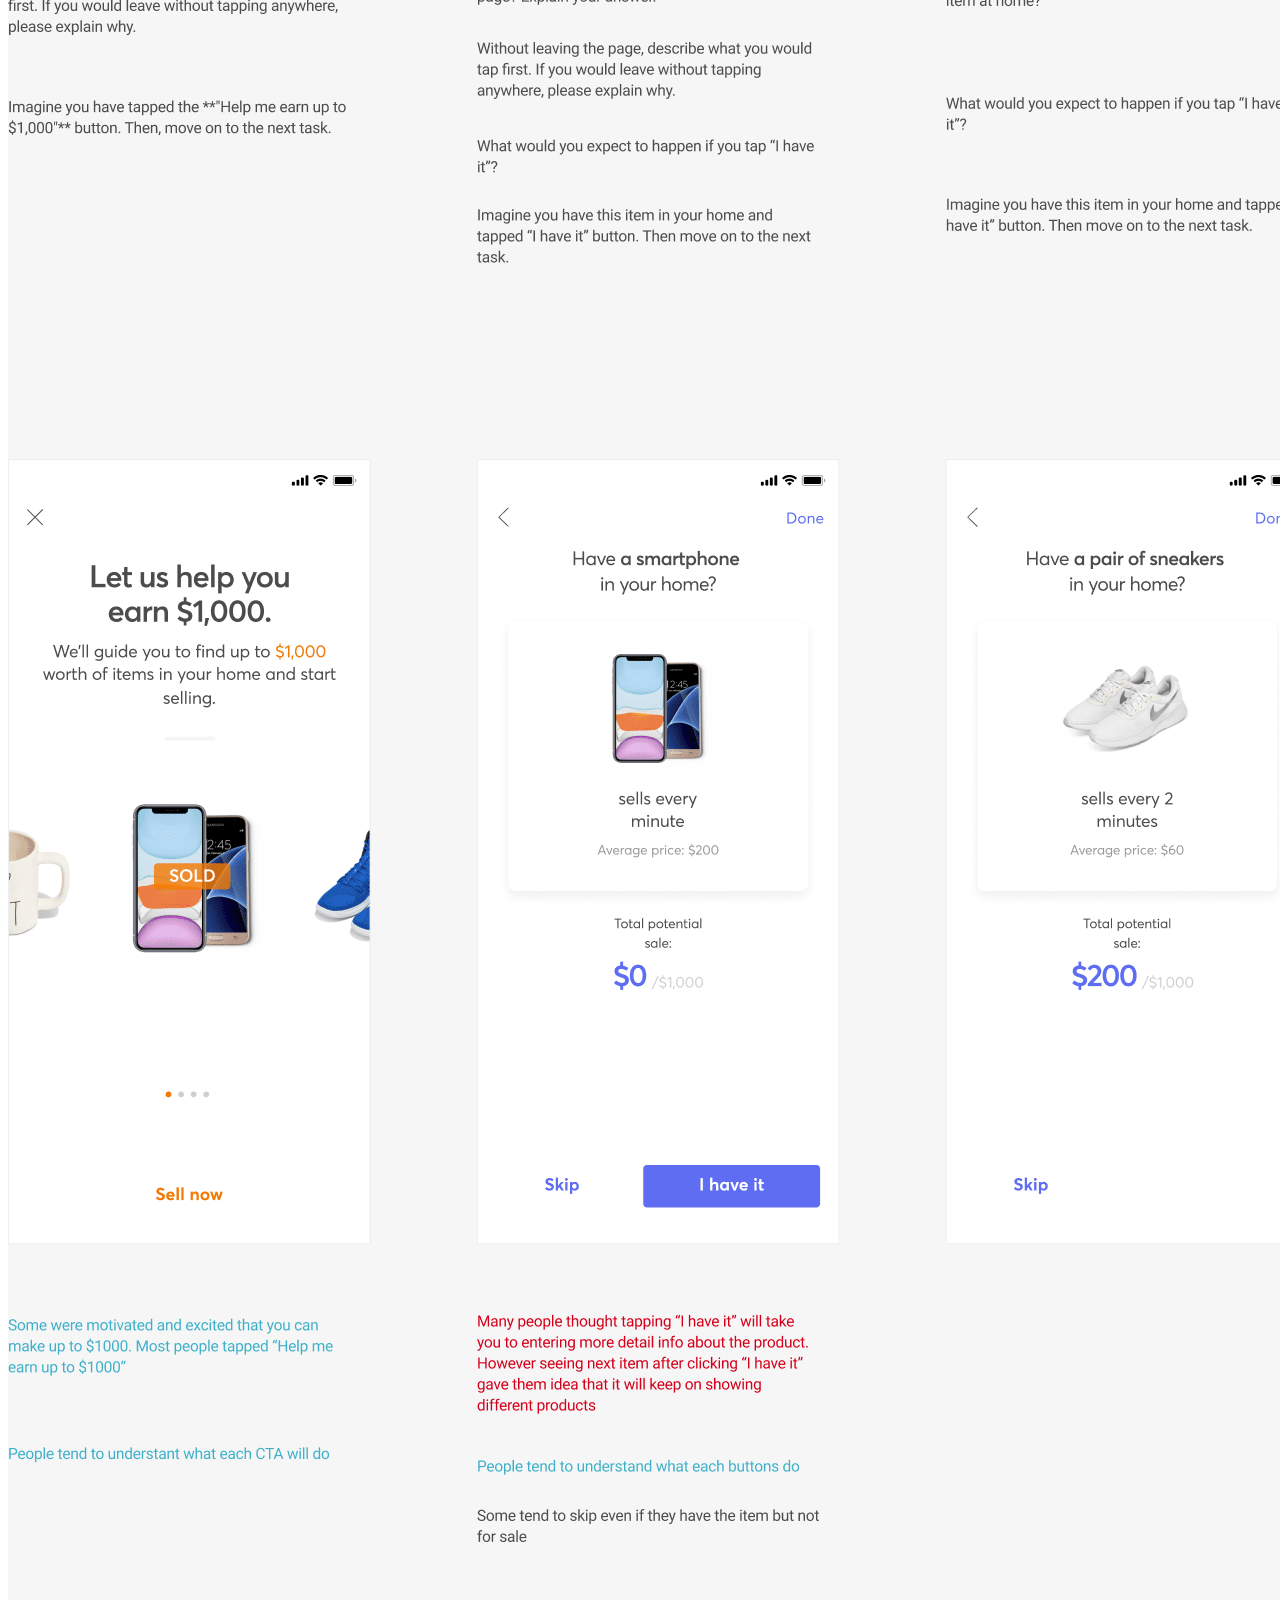
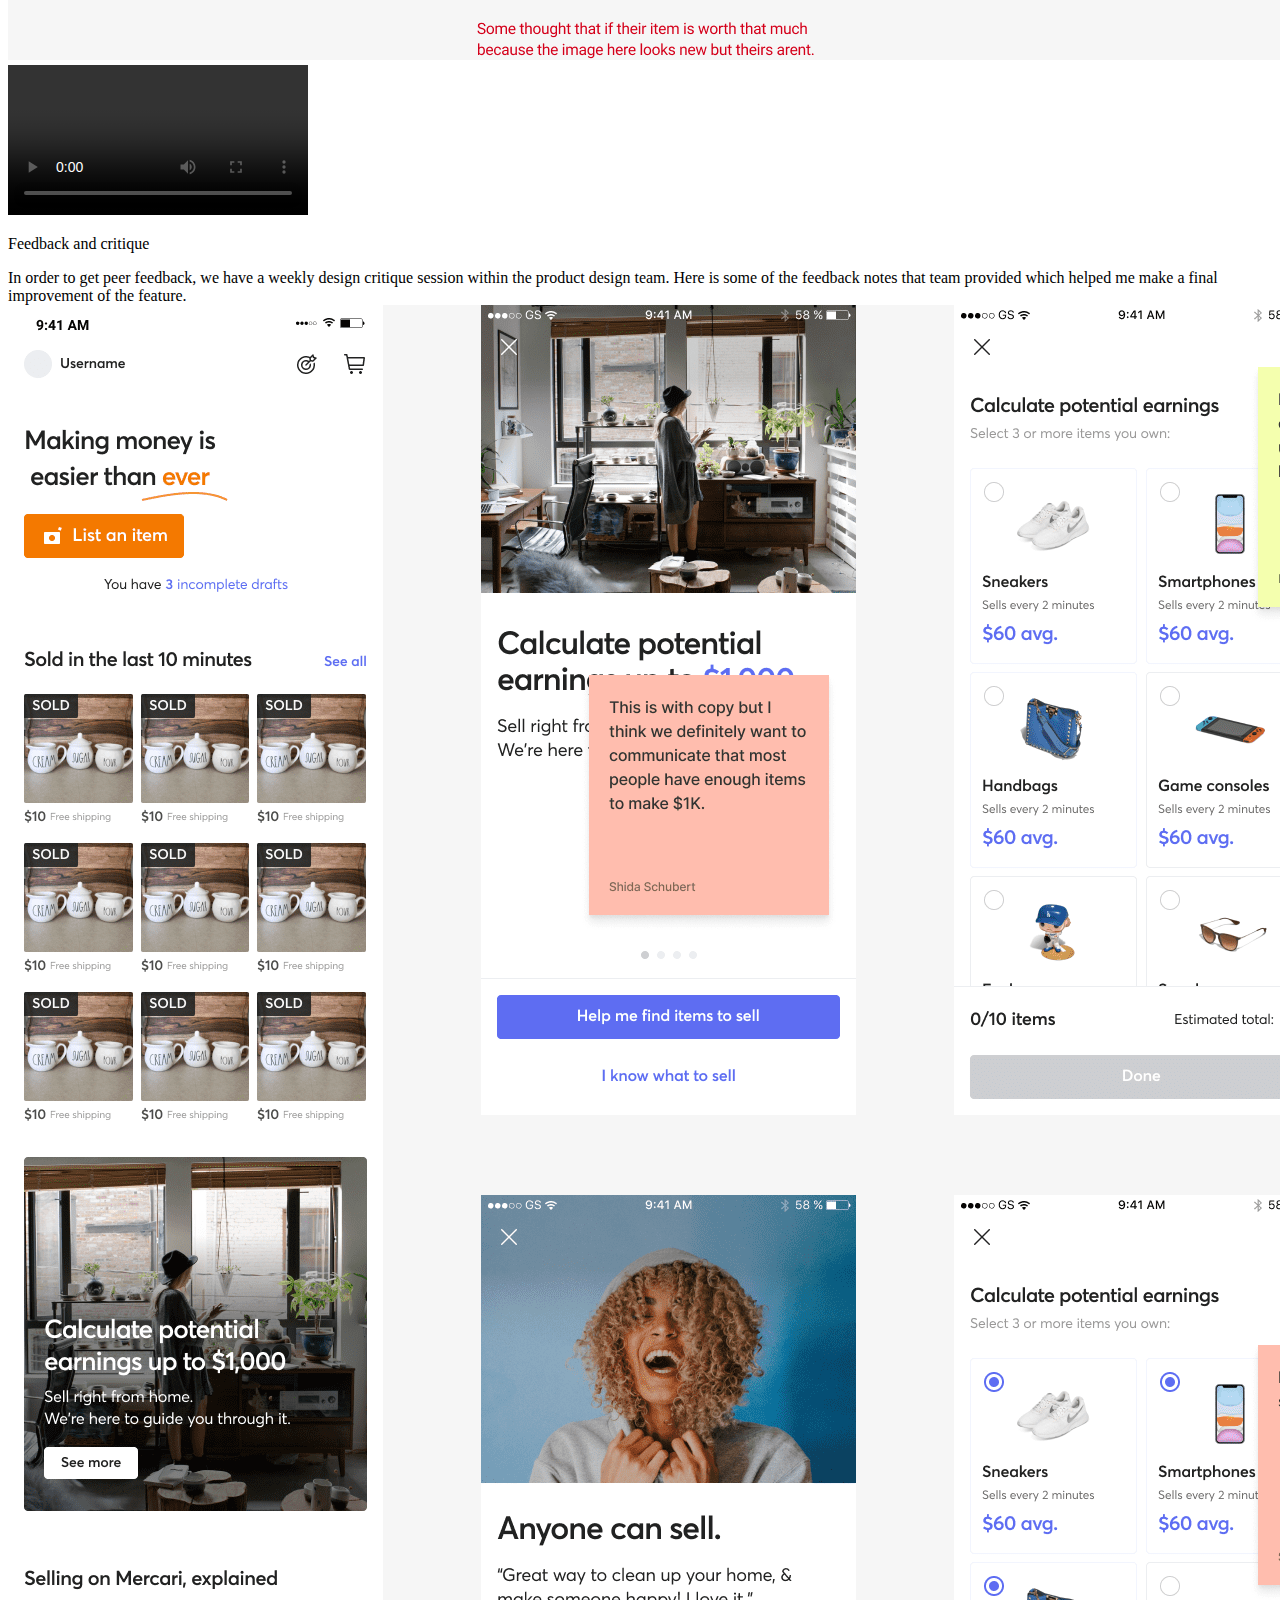
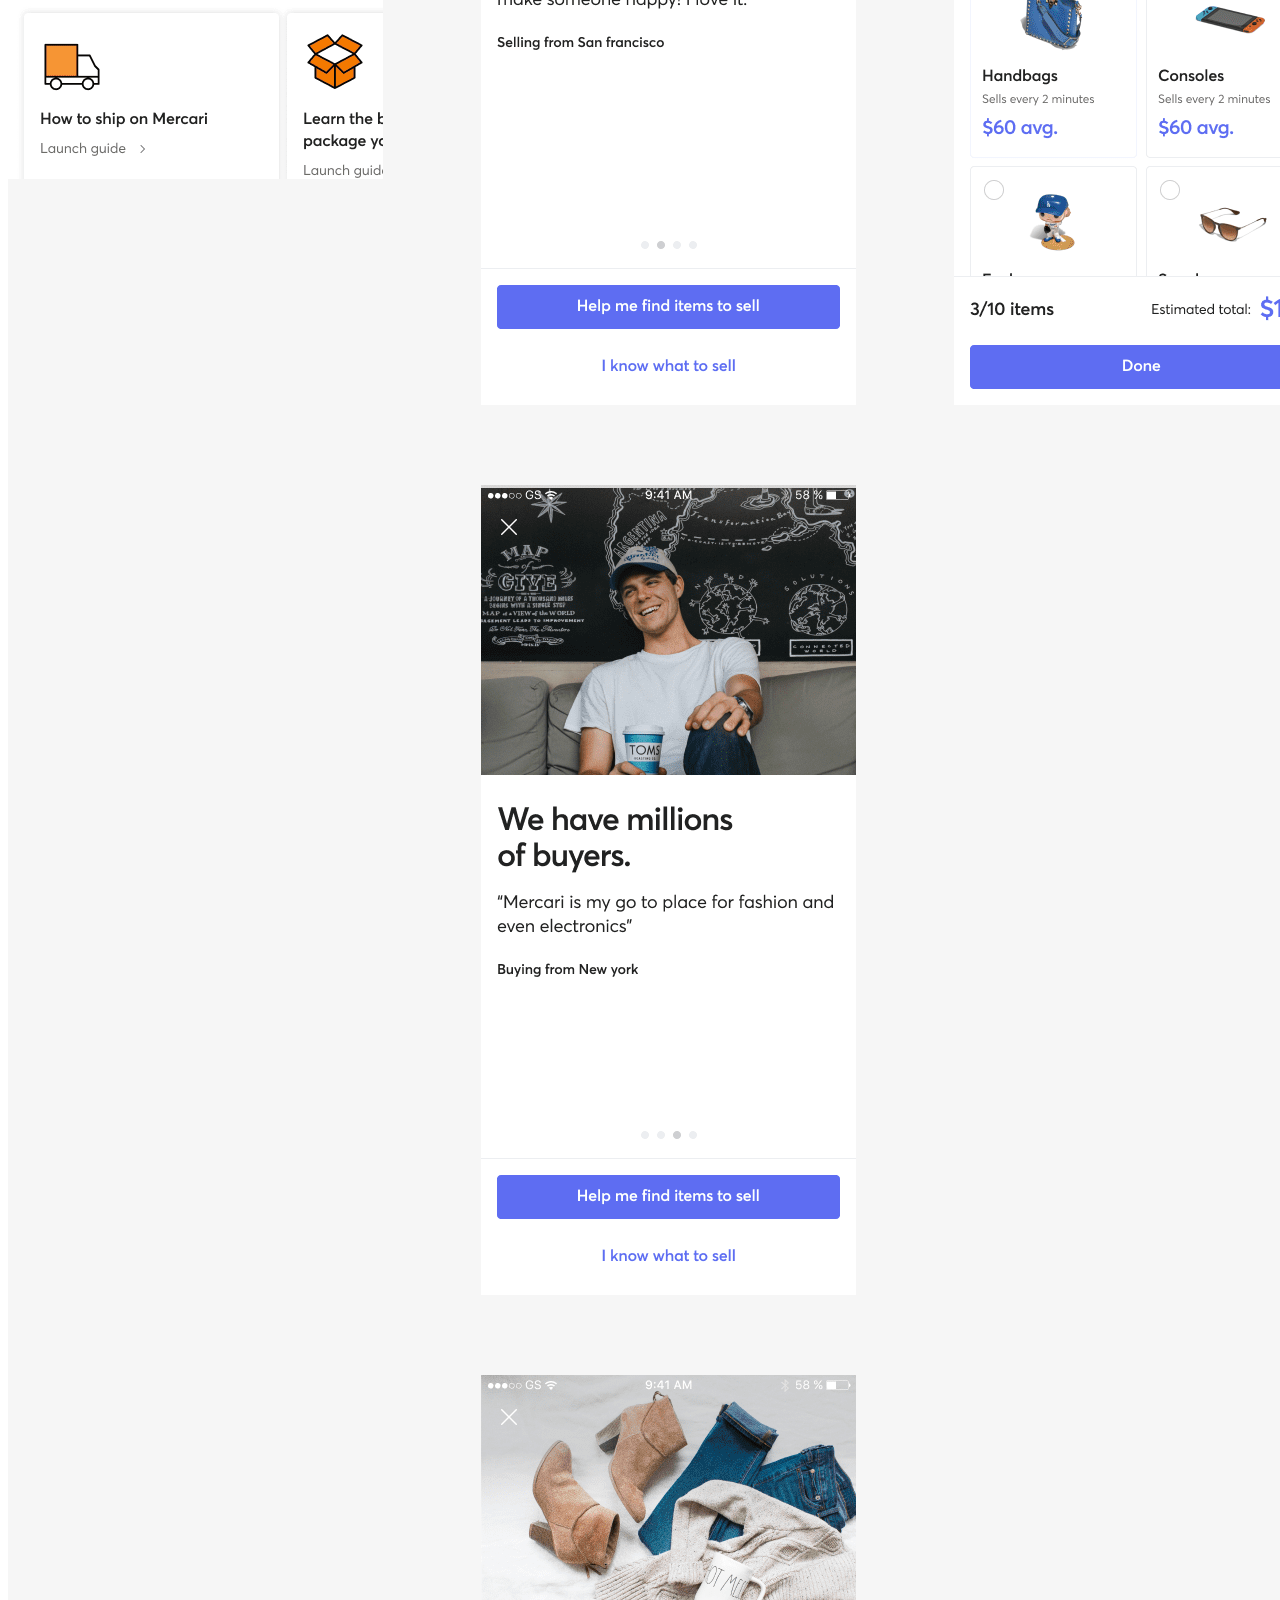
==== commit a4e037aa: "Update nlo.html" ====
--- a/nlo.html
+++ b/nlo.html
@@ -154,6 +154,9 @@
     </div>
 
     <footer>
+      <div class="contact_info">
+        <li><a href="index.html">Back</a></li>
+      </div>
     </footer>
   </content>
 
--- a/base.css
+++ b/base.css
@@ -1,339 +1,99 @@
+<!doctype html>
+<html>
+<head>
+  <meta charset="UTF-8">
+  <meta name="viewport" content="width=device-width,initial-scale=1,user-scalable=no">
+  <title>H.</title>
+  <link rel="shortcut icon" type="image/x-icon" href="img/favicon.ico">
+  <link rel="stylesheet" type="text/css" href="base.css" />
+</head>
 
-/*GENERAL*/
-body,html{
-	margin: 0;
-	font-family: 'Aeonik-Regular';
-	overflow-x: hidden
-}
-*{
-	margin:0;
-	padding:0;
-}
-li{
-	list-style: none;
-	padding-bottom: 8px;
-}
+<body>
 
-a {
-	color: black;
-}
-a:hover {
-	color: gray;
-}
+<div class="container">
 
-/*FONT*/
-@font-face {
-	font-family: Aeonik-Regular;
-	src: url(font/Aeonik-Regular.ttf);
-}
+  <header>
+    <div class="intro">
+      <p>Hiro is a product designer with over 6 years experience. Previously worked in London, San francisco and currently based in Tokyo.</p>
+    </div>
+  </header>
 
-.container {
-	width: 100%;
-}
+  <content>
+    <div class="pj02">
+      <div class="img_pj02">
+        <img src="img/nlo2.png">
+        <video autoplay muted loop><source src="img/nlo2.mp4" type="video/mp4"></video>
+      </div>
+      <div class="description_pj02">
+        <h1>Mercari — NLO</h1>
+        <p>Selling is core of Mercari. However, not many of us know what we have at home that sells. I lead design to help new sellers discover items to sell from their homes.</p>
+        <a href="nlo.html"><div class="cta">View more</div></a>
+      </div>
+    </div>
 
+    <div class="pj01">
+      <div class="description_pj01">
+        <h1>Mercari — Loyalty Program</h1>
+        <p>Lead design to create a loyalty program where sellers can get a lower sales fee based on their earnings on the market place. By reducing the sales fee, we encouraged sellers to list and sell more allowing for us to regain the lost sales fee and grow our marketplace.</p>
+        <a href="sellertier.html"><div class="cta">View more</div></a>
+      </div>
+      <div class="img_pj01">
+        <img src="img/loyalty.png">
+      </div>
+    </div>
 
+    <div class="pj02">
+      <div class="img_pj02">
+        <img src="img/offer.png">
+        <video autoplay muted loop><source src="img/offer.mp4" type="video/mp4"></video>
+      </div>
+      <div class="description_pj02">
+        <h1>Mercari — Private Offers</h1>
+        <p>Lead design to create a seller tool which enables sellers to make private offers to people who liked their item. This is one of the most used feature and continuing to make positive impact on overall sales.</p>
+        <a href="offer.html"><div class="cta">View more</div></a>
+      </div>
+    </div>
 
-/*HEADER*/
-.intro {
-	width: 100%;
-	max-width: 1800px;
-	margin: 0 auto;
-	padding-top: 160px;
-	padding-bottom: 120px;
-}
-.intro p {
-	font-size: 66px;
-	line-height: 72px;
-	letter-spacing: 0px;
-	padding-left: 13%;
-	padding-right: 280px;
-}
+    <div class="pj01">
+      <div class="description_pj01">
+        <h1>Mercari — Product Information</h1>
+        <p>Product page is where it drives most of the traffic on Mercari. I lead to re-design the overall page and help people to have better shopping experience.</p>
+        <div class="cta_disabled">Coming soon</div>
+      </div>
+      <div class="img_pj01">
+        <video autoplay muted loop><source src="img/item_detail.mp4" type="video/mp4"></video>
+      </div>
+    </div>
 
+    <div class="pj02">
+      <div class="img_pj03">
+        <img src="img/gg.png">
+      </div>
+      <div class="description_pj02">
+        <h1>Mercari — Digital Games</h1>
+        <p>Lead design to create an entire platform for trading digital goods leveraging the Mercari escrow payment system.</p>
+        <a href="https://www.figma.com/file/D1WUYqmtcGzDthavfnNJ5u/GG?node-id=0%3A1" target="_blank"><div class="cta">View more</div></a>
+      </div>
+    </div>
 
+    <div class="pj01">
+      <div class="description_pj01">
+        <h1>Origami Pay — Mobile Payment</h1>
+        <p><a href="https://play.google.com/store/apps/details?id=co.origami.android&hl=en&gl=US" target="_blank">Origami</a> offers seamless payment infrastructure for both merchants and consumers. I've joined the company at the early phase with 10 employees. I was fortunate to be part of their shift from e-commerce platform to payment service. Origami was <a href="https://www.techinasia.com/mercari-acquires-origami" target="_blank">acquired by Mercari</a> in 2020.</p>
+      </div>
+      <div class="img_pj01_single">
+        <video autoplay muted loop><source src="img/pay.mp4" type="video/mp4"></video>
+      </div>
+    </div>
 
-/*pj01*/
-.pj01 {
-	width: 100%;
-	max-width: 1800px;
-	margin: 0 auto;
-	padding-top: 120px;
-	padding-bottom: 120px;
-	display: flex;
-	align-items:center;
-}
+    <footer>
+      <div class="contact_info">
+        <li>hiroyuki.noguchi7@gmail.com</li>
+        <li><a href="https://www.linkedin.com/in/hiroyukinoguchi/" target="_blank"> CV</a></li>
+      </div>
+    </footer>
+  </content>
 
-.img_pj01 {
-	width: 100%;
-	display: inline-block;
-	padding-right: 4%;
-	text-align: right;
-}
+</div>
 
-.img_pj01 video {
-	width: 90%;
-}
-
-.img_pj01 img {
-	width: 74%;
-}
-
-.description_pj01 {
-	width: 50%;
-	padding-left: 13%;
-	display: inline-block;
-}
-
-.description_pj01 p {
-	font-size: 20px;
-	line-height: 30px;
-	-webkit-font-smoothing: antialiased;
-}
-
-.description_pj01 h1 {
-	font-weight: normal;
-	font-size: 46px;
-	letter-spacing: 0.5px;
-	padding-bottom: 10px;
-	-webkit-font-smoothing: antialiased;
-}
-
-.cta {
-	background-color: #000000;
-	border: none;
-	color: #ffffff;
-	border-radius: 2px;
-	padding: 14px 20px;
-	text-align: center;
-	text-decoration: none;
-	display: inline-block;
-	font-size: 16px;
-	margin-top: 32px;
-	-webkit-font-smoothing: antialiased;
-}
-
-.cta_disabled {
-	background-color: ##cecece;
-	border: none;
-	color: #ffffff;
-	border-radius: 2px;
-	padding: 14px 20px;
-	text-align: center;
-	text-decoration: none;
-	display: inline-block;
-	font-size: 16px;
-	margin-top: 32px;
-	-webkit-font-smoothing: antialiased;
-}
-
-.visible_pj01 {
-  display: none;
-  }
-
-
-
-
-/*pj02*/
-.pj02 {
-	width: 100%;
-	max-width: 1800px;
-	margin: 0 auto;
-	padding-top: 120px;
-	padding-bottom: 160px;
-	display: flex;
-	align-items:center;
-}
-
-.img_pj02 {
-	width: 100%;
-	display: inline-block;
-	padding-left: 4%;
-	text-align: left;
-}
-
-.img_pj02 img{
-	width: 36%;
-}
-
-.img_pj02 video {
-	width: 36%;
-	padding-left: 2%;
-}
-
-.description_pj02 {
-	width: 50%;
-	padding-right: 13%;
-	display: inline-block;
-}
-
-.description_pj02 p {
-	font-size: 20px;
-    	line-height: 30px;
-	-webkit-font-smoothing: antialiased;
-}
-
-.description_pj02 h1 {
-	font-weight: normal;
-	font-size: 46px;
-	letter-spacing: 0.5px;
-	padding-bottom: 10px;
-	-webkit-font-smoothing: antialiased;
-}
-
-
-.img_pj01_single {
-	width: 100%;
-	display: inline-block;
-	text-align: right;
-}
-.img_pj01_single video {
-	width: 40%;
-	display: inline-block;
-	padding-right: 32%;
-	text-align: right;
-}
-
-
-.img_pj03 {
-	width: 100%;
-	display: inline-block;
-	padding-left: 4%;
-	text-align: left;
-}
-
-.img_pj03 img {
-	width: 90%;
-}
-
-
-
-.contact_info {
-	width: 100%;
-	margin: 0 auto;
-	padding-top: 160px;
-	padding-bottom: 120px;
-}
-.contact_info li {
-	-webkit-font-smoothing: antialiased;
-	font-size: 36px;
-	line-height: 72px;
-	letter-spacing: 0px;
-	padding-left: 13%;
-	padding-right: 280px;
-}
-
-
-/*nlo*/
-.title {
-	width: 100%;
-	max-width: 1800px;
-	margin: 0 auto;
-	padding-top: 160px;
-}
-.title p {
-	font-size: 44px;
-	line-height: 52px;
-	padding-left: 13%;
-	padding-right: 13%;
-	-webkit-font-smoothing: antialiased;
-}
-.title_sml {
-	width: 100%;
-	max-width: 1800px;
-	margin: 0 auto;
-	padding-bottom: 16px;
-}
-.title_sml p {
-	font-size: 32px;
-	line-height: 38px;
-	padding-left: 13%;
-	padding-right: 13%;
-	-webkit-font-smoothing: antialiased;
-}
-
-.sub_info {
-    width: 100%;
-    height: 100%;
-    max-width: 1800px;
-    margin: 0 auto;
-    padding-bottom: 44px;
-    padding-top: 140px;
-    font-size: 20px;
-    line-height: 28px;
-    overflow:auto;
-}
-.left {
-    width: 33%;
-    padding-left: 13%;
-    padding-right: 3%;
-    display: inline-block;
-    -webkit-font-smoothing: antialiased;
-    float:left;
-}
-.right {
-    width: 33%;
-    padding-right: 13%;
-    display: inline-block;
-    -webkit-font-smoothing: antialiased;
-    float:left;
-}
-
-.nlo_img01{
-    width: 100%;
-    max-width: 1800px;
-    margin: 0 auto;
-    background-color: #F6F6F6;
-    padding: 60px 0 60px 0;
-}
-.img_in{
-    padding-left: 13%;
-    padding-right: 13%;
-}
-.nlo_img01 img{
-    width: 100%;
-}
-.nlo_img01 video{
-    width: 100%;
-}
-
-
-
-/* Animation */
-
-@keyframes fadeInUp {
-    from {
-        transform: translate3d(0,40px,0)
-    }
-
-    to {
-        transform: translate3d(0,0,0);
-        opacity: 1
-    }
-}
-
-@-webkit-keyframes fadeInUp {
-    from {
-        transform: translate3d(0,40px,0)
-    }
-
-    to {
-        transform: translate3d(0,0,0);
-        opacity: 1
-    }
-}
-
-.animated {
-    animation-duration: 0.7s;
-    animation-fill-mode: both;
-    -webkit-animation-duration: 0.7s;
-    -webkit-animation-fill-mode: both
-}
-
-.animatedFadeInUp {
-    opacity: 0
-}
-
-.fadeInUp {
-    opacity: 0;
-    animation-name: fadeInUp;
-    -webkit-animation-name: fadeInUp;
-}
+</body>
